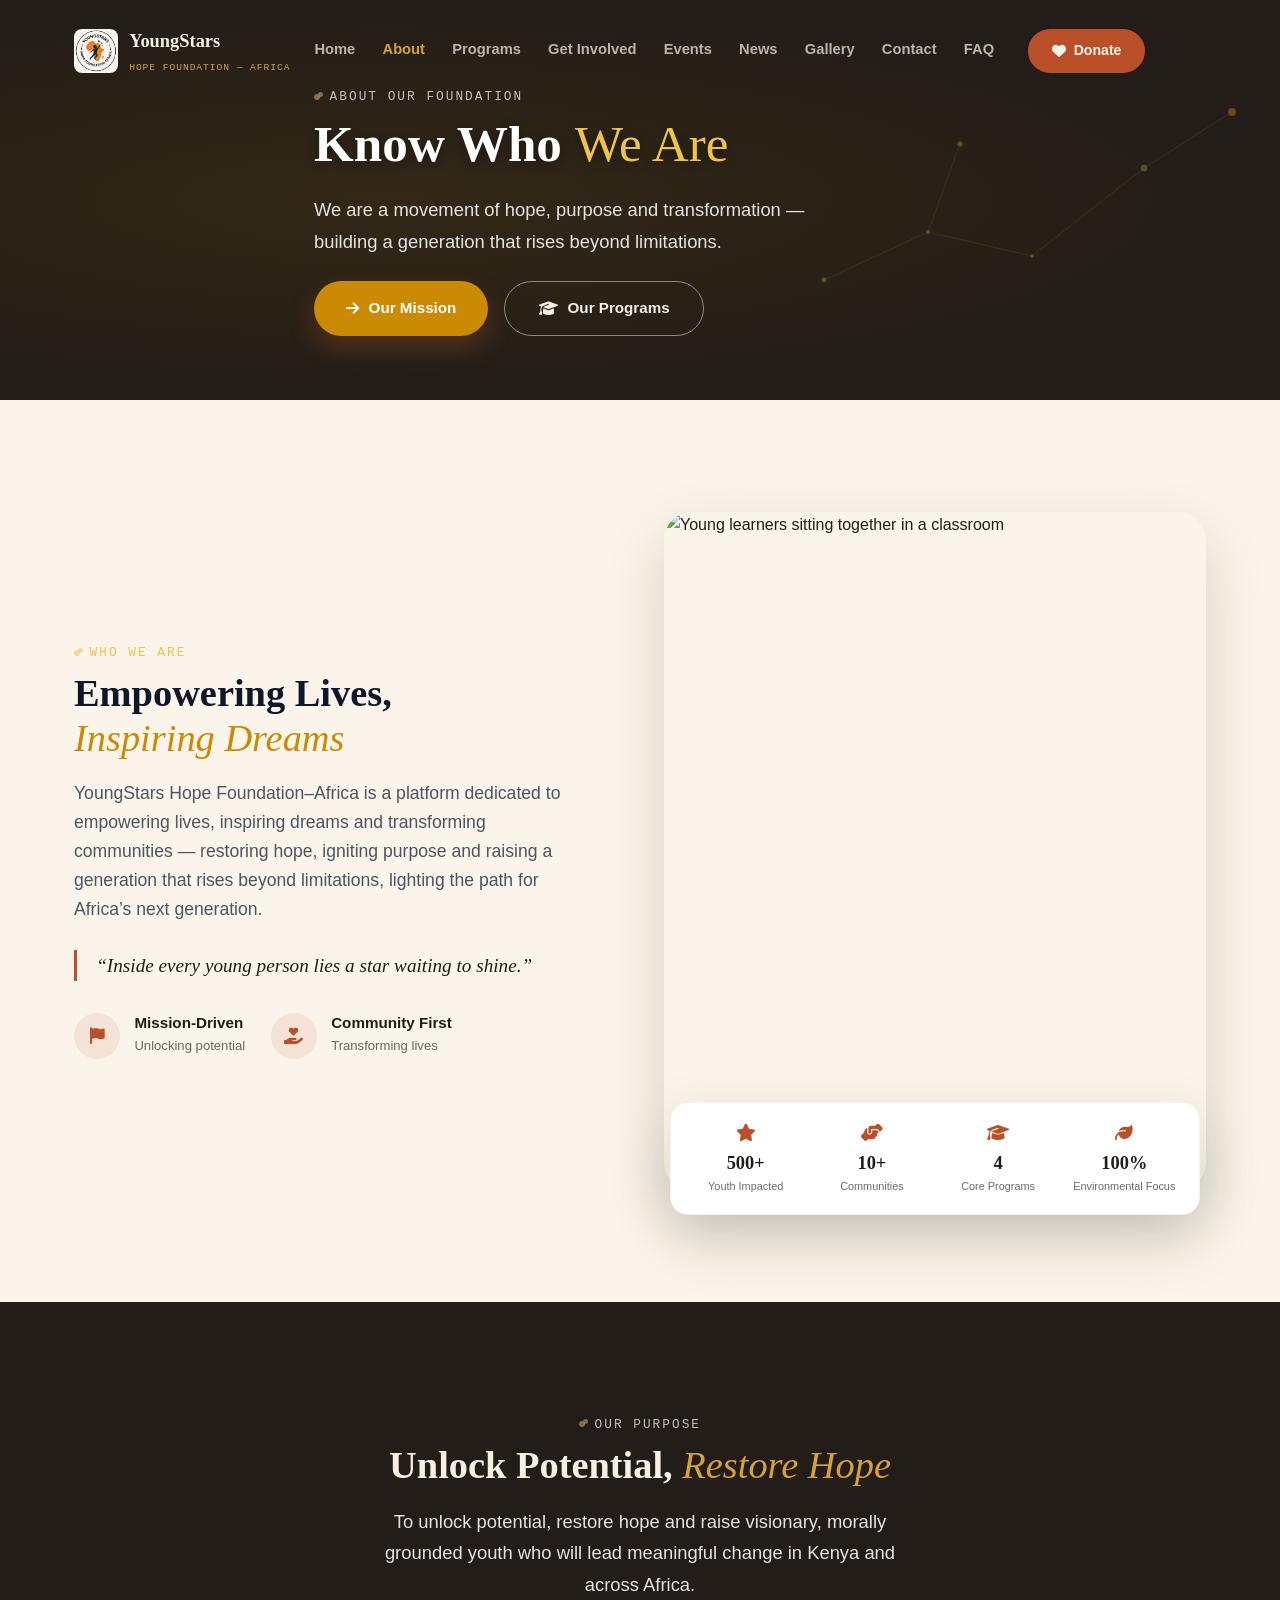
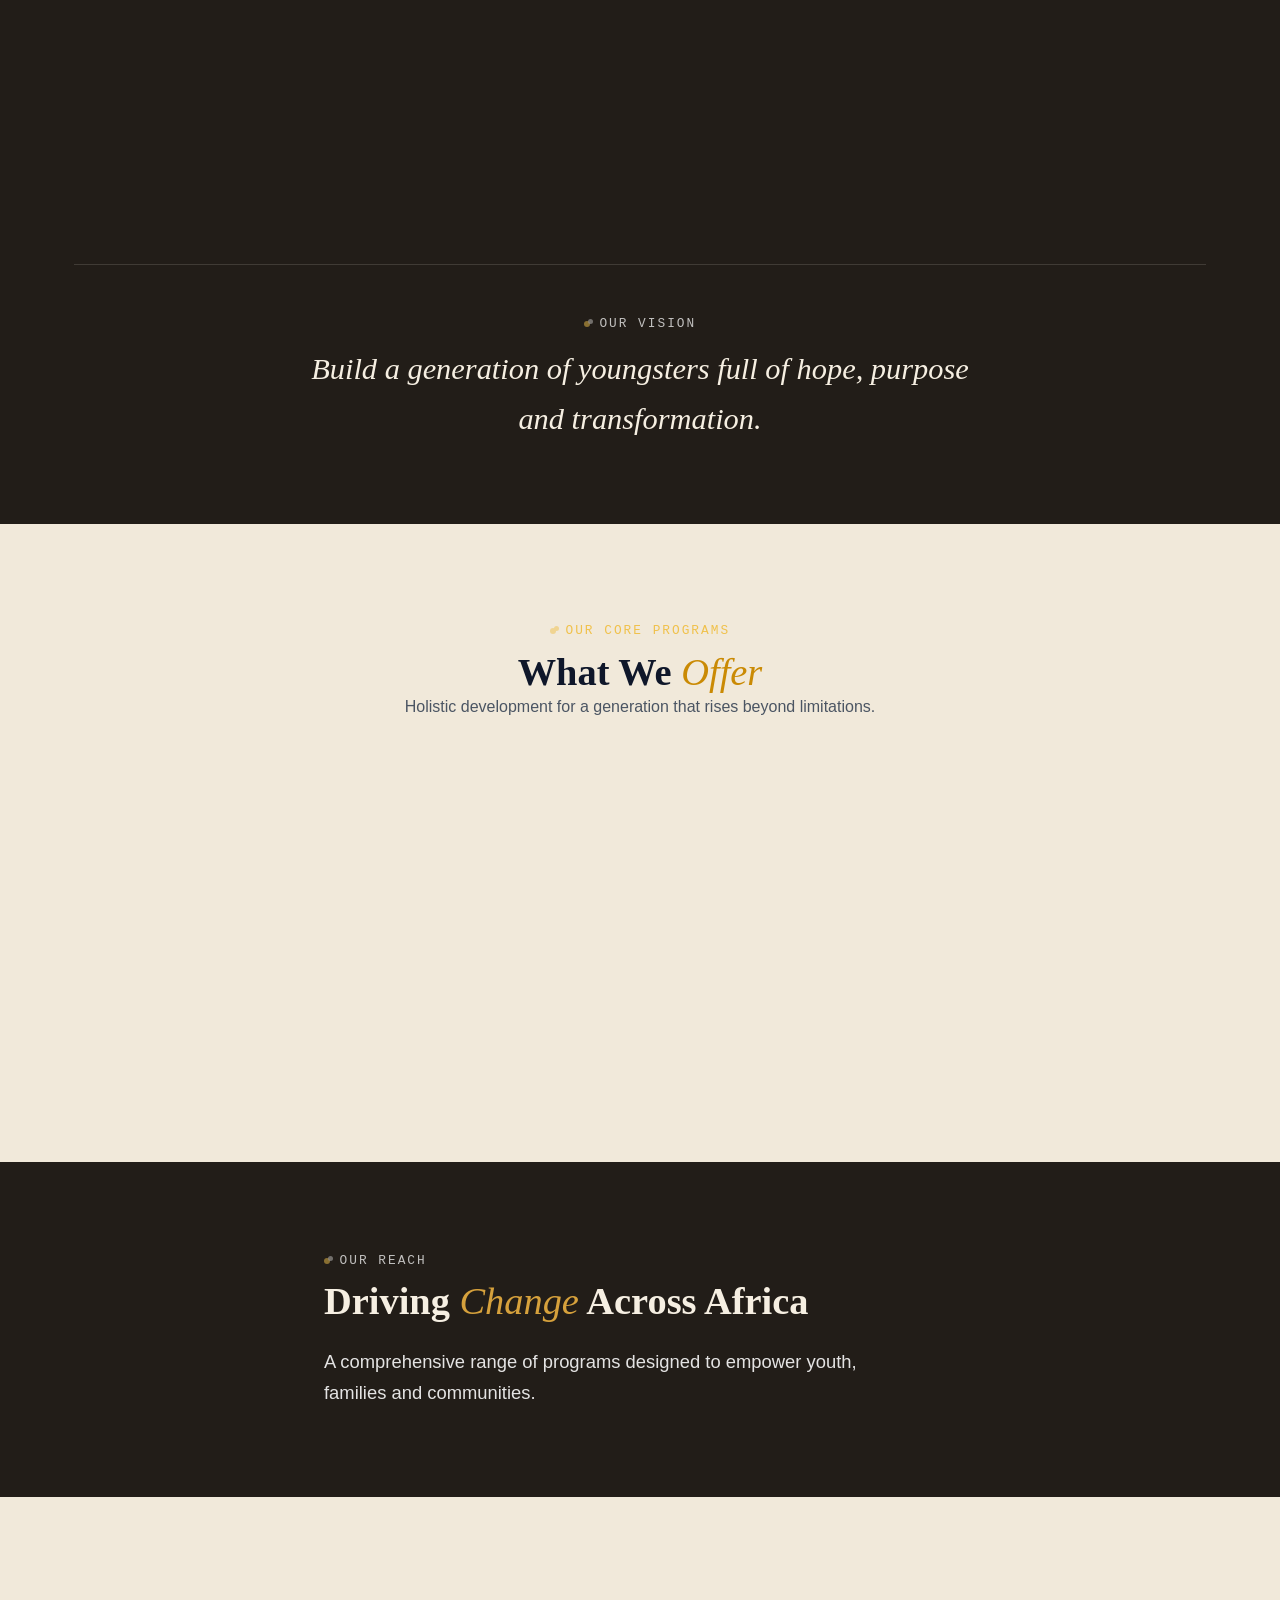
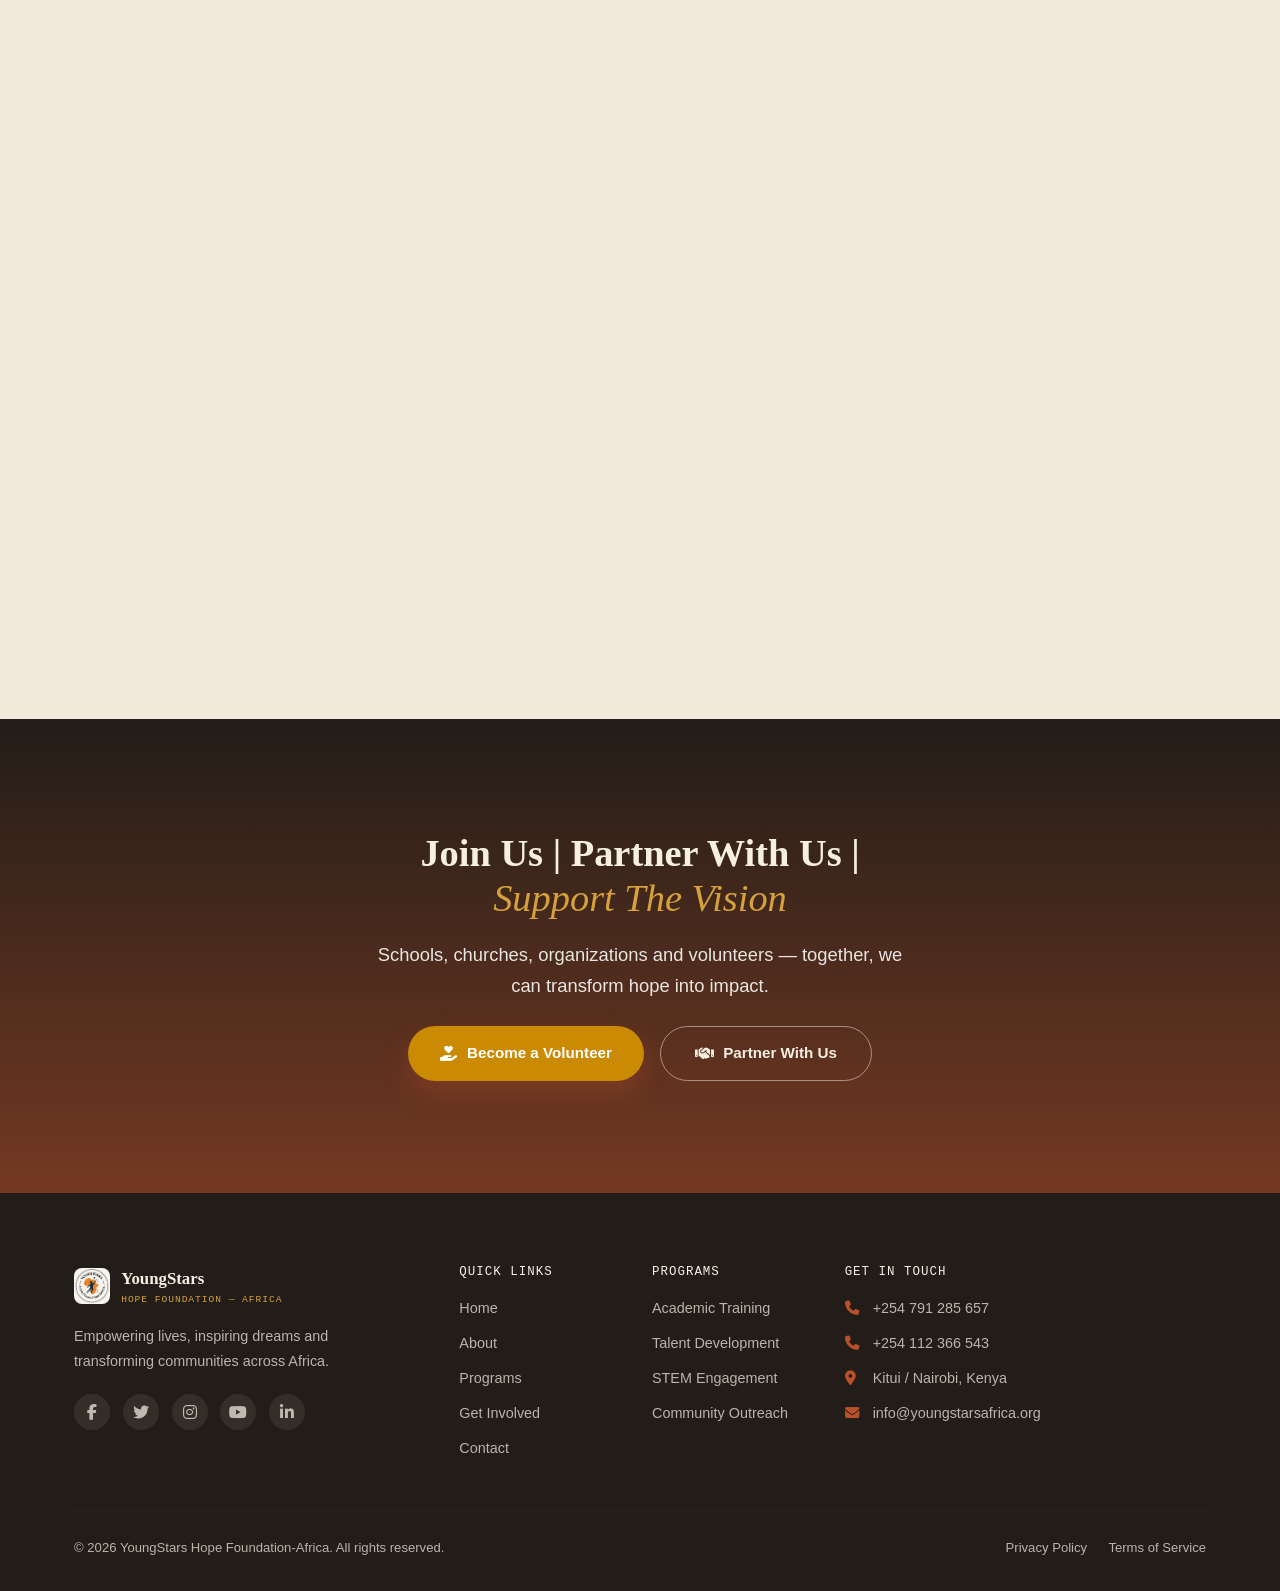
==== about.html @ d7dfb795 "changes to gallery and events" ====
<!DOCTYPE html>
<html lang="en">
<head>
    <meta charset="UTF-8" />
    <meta name="viewport" content="width=device-width, initial-scale=1.0" />

    <!-- ===== SECURITY HEADERS (see note at bottom of this file / chat reply) =====
         A <meta> CSP can only do so much — X-Frame-Options, X-Content-Type-Options
         and Strict-Transport-Security CANNOT be set this way and must be added at
         your hosting/server level. This tag still meaningfully reduces XSS risk by
         refusing inline scripts and unlisted origins. -->
    <meta http-equiv="Content-Security-Policy" content="default-src 'self'; script-src 'self' https://cdn.jsdelivr.net; style-src 'self' https://cdn.jsdelivr.net https://cdnjs.cloudflare.com https://fonts.googleapis.com; img-src 'self' https://images.unsplash.com data:; font-src 'self' https://fonts.gstatic.com https://cdnjs.cloudflare.com; connect-src 'self'; base-uri 'self'; form-action 'self'; object-src 'none'; frame-ancestors 'self'; upgrade-insecure-requests;" />
    <meta name="referrer" content="strict-origin-when-cross-origin" />

    <title>About Us | YoungStars Hope Foundation-Africa</title>
    <meta name="description" content="YoungStars Hope Foundation-Africa empowers youth across Kenya through education, mentorship, talent development, and community outreach. Learn about our mission, vision, and programs." />
    <link rel="canonical" href="https://youngstarsafrica.org/about.html" />

    <meta property="og:title" content="About Us | YoungStars Hope Foundation-Africa" />
    <meta property="og:description" content="Empowering lives, inspiring dreams and transforming communities across Africa." />
    <meta property="og:image" content="https://youngstarsafrica.org/assets/img/og-image.jpg" />
    <meta property="og:url" content="https://youngstarsafrica.org/about.html" />
    <meta property="og:type" content="website" />

    <meta name="twitter:card" content="summary_large_image" />
    <meta name="twitter:title" content="About Us | YoungStars Hope Foundation-Africa" />
    <meta name="twitter:description" content="Empowering lives, inspiring dreams and transforming communities across Africa." />
    <meta name="twitter:image" content="https://youngstarsafrica.org/assets/img/og-image.jpg" />

    <link rel="preconnect" href="https://fonts.googleapis.com" />
    <link rel="preconnect" href="https://fonts.gstatic.com" crossorigin />

    <link href="https://cdn.jsdelivr.net/npm/bootstrap@5.3.0/dist/css/bootstrap.min.css" rel="stylesheet" crossorigin="anonymous" />
    <link rel="stylesheet" href="https://cdnjs.cloudflare.com/ajax/libs/font-awesome/6.5.1/css/all.min.css" crossorigin="anonymous" />
    <link href="https://fonts.googleapis.com/css2?family=Fraunces:ital,opsz,wght@0,9..144,300;0,9..144,500;0,9..144,600;0,9..144,700;0,9..144,900;1,9..144,500;1,9..144,600&family=Karla:wght@400;500;600;700&family=IBM+Plex+Mono:wght@400;500&display=swap" rel="stylesheet" />

    <link rel="stylesheet" href="assets/css/main.min.css" />

    <script type="application/ld+json">
        {
            "@context": "https://schema.org",
            "@type": "Organization",
            "name": "YoungStars Hope Foundation-Africa",
            "url": "https://youngstarsafrica.org",
            "logo": "assets/img/logo.png",
            "description": "Empowering lives, inspiring dreams and transforming communities across Africa.",
            "address": {
                "@type": "PostalAddress",
                "addressLocality": "Kitui / Nairobi",
                "addressCountry": "KE"
            },
            "contactPoint": {
                "@type": "ContactPoint",
                "telephone": "+254791285657",
                "contactType": "General Inquiries"
            },
            "sameAs": [
                "https://facebook.com/youngstarsafrica",
                "https://twitter.com/youngstarsafrica",
                "https://instagram.com/youngstarsafrica",
                "https://linkedin.com/company/youngstarsafrica"
            ]
        }
    </script>
</head>
<body>

    <a href="#main-content" class="skip-link">Skip to main content</a>

    <!-- ===== HEADER ===== -->
    <header class="site-header" id="header" role="banner" aria-label="Site header">
        <nav class="navbar navbar-expand-lg" aria-label="Main navigation">
            <div class="container nav-inner">
                <a class="brand" href="index.html" aria-label="YoungStars Hope Foundation-Africa home">
                    <img src="assets/img/logo.png" alt="" height="44" width="44" class="brand-mark" />
                    <span class="brand-text">
                        <span class="brand-name">YoungStars</span>
                        <span class="brand-sub me-4">Hope Foundation &mdash; Africa</span>
                    </span>
                </a>

                <button class="nav-toggle" type="button" data-bs-toggle="collapse" data-bs-target="#mainNav"
                    aria-controls="mainNav" aria-expanded="false" aria-label="Toggle navigation menu">
                    <span></span><span></span><span></span>
                </button>

                <div class="collapse navbar-collapse" id="mainNav">
                    <ul class="nav-links">
                        <li><a class="nav-link" href="index.html">Home</a></li>
                        <li><a class="nav-link active" href="about.html" aria-current="page">About</a></li>
                        <li><a class="nav-link" href="programs.html">Programs</a></li>
                        <li><a class="nav-link" href="get-involved.html">Get Involved</a></li>
                        <li><a class="nav-link" href="events.html">Events</a></li>
                        <li><a class="nav-link" href="news.html">News</a></li>
                        <li><a class="nav-link" href="gallery.html">Gallery</a></li>
                        <li><a class="nav-link" href="contact.html">Contact</a></li>
                        <li><a class="nav-link" href="faq.html">FAQ</a></li>
                        <li class="nav-cta">
                            <button class="btn-donate" data-bs-toggle="modal" data-bs-target="#donationModal" aria-label="Open donation form">
                                <i class="fas fa-heart" aria-hidden="true"></i> Donate
                            </button>
                        </li>
                    </ul>
                </div>
            </div>
        </nav>
    </header>

    <!-- ===== MAIN CONTENT ===== -->
    <main id="main-content">

        <!-- ===== PAGE BANNER ===== -->
        <section class="page-banner" aria-labelledby="about-hero-heading">
            <div class="hero-bg banner-bg-about"></div>
            <div class="hero-scrim"></div>
            <svg class="hero-constellation banner-constellation" viewBox="0 0 640 400" xmlns="http://www.w3.org/2000/svg" aria-hidden="true" focusable="false">
                <g class="const-lines" stroke="rgba(214,161,60,0.4)" stroke-width="1.2" fill="none">
                    <path d="M 70 300 L 200 240 L 330 270 L 470 160 L 580 90" />
                    <path d="M 200 240 L 240 130" />
                </g>
                <g class="const-stars" fill="#D6A13C">
                    <circle class="star" cx="70" cy="300" r="3" />
                    <circle class="star" cx="200" cy="240" r="2.4" />
                    <circle class="star" cx="240" cy="130" r="3.4" />
                    <circle class="star" cx="330" cy="270" r="2.2" />
                    <circle class="star" cx="470" cy="160" r="4.2" />
                    <circle class="star" cx="580" cy="90" r="5" />
                </g>
            </svg>
            <div class="container banner-inner">
                <p class="eyebrow eyebrow-light"><span class="tag-dot" aria-hidden="true"></span>About Our Foundation</p>
                <h1 id="about-hero-heading" class="page-title">Know Who <em>We Are</em></h1>
                <p class="hero-lead">
                    We are a movement of hope, purpose and transformation &mdash; building a
                    generation that rises beyond limitations.
                </p>
                <div class="hero-actions">
                    <a href="#mission" class="btn btn-primary-warm">
                        <i class="fas fa-arrow-right" aria-hidden="true"></i> Our Mission
                    </a>
                    <a href="#programs-brief" class="btn btn-outline-light">
                        <i class="fas fa-graduation-cap" aria-hidden="true"></i> Our Programs
                    </a>
                </div>
            </div>
        </section>

        <!-- ===== WHO WE ARE ===== -->
        <section id="who-we-are" class="about-brief" aria-labelledby="who-heading">
            <div class="container">
                <div class="row g-5 align-items-center">
                    <div class="col-lg-6">
                        <p class="eyebrow"><span class="tag-dot" aria-hidden="true"></span>Who We Are</p>
                        <h2 id="who-heading" class="section-title">
                            Empowering Lives,<br /><span class="accent">Inspiring Dreams</span>
                        </h2>
                        <p class="lede">
                            YoungStars Hope Foundation&ndash;Africa is a platform dedicated to
                            empowering lives, inspiring dreams and transforming communities &mdash;
                            restoring hope, igniting purpose and raising a generation that rises
                            beyond limitations, lighting the path for Africa&rsquo;s next generation.
                        </p>
                        <blockquote class="pull-quote">
                            &ldquo;Inside every young person lies a star waiting to shine.&rdquo;
                        </blockquote>
                        <div class="feature-chips">
                            <div class="feature-chip">
                                <span class="feature-chip-icon"><i class="fas fa-flag" aria-hidden="true"></i></span>
                                <div>
                                    <h6>Mission-Driven</h6>
                                    <small>Unlocking potential</small>
                                </div>
                            </div>
                            <div class="feature-chip">
                                <span class="feature-chip-icon"><i class="fas fa-hand-holding-heart" aria-hidden="true"></i></span>
                                <div>
                                    <h6>Community First</h6>
                                    <small>Transforming lives</small>
                                </div>
                            </div>
                        </div>
                    </div>
                    <div class="col-lg-6">
                        <div class="about-media-wrap fade-up">
                            <img src="https://images.unsplash.com/photo-1473649085228-583485e6e4d7?auto=format&amp;fit=crop&amp;w=1100&amp;q=80"
                                 alt="Young learners sitting together in a classroom" loading="lazy" decoding="async" />
                            <div class="floating-stat-card">
                                <div class="mini-stat"><i class="fas fa-star" aria-hidden="true"></i><span>500+</span><small>Youth Impacted</small></div>
                                <div class="mini-stat"><i class="fas fa-hands-helping" aria-hidden="true"></i><span>10+</span><small>Communities</small></div>
                                <div class="mini-stat"><i class="fas fa-graduation-cap" aria-hidden="true"></i><span>4</span><small>Core Programs</small></div>
                                <div class="mini-stat"><i class="fas fa-leaf" aria-hidden="true"></i><span>100%</span><small>Environmental Focus</small></div>
                            </div>
                        </div>
                    </div>
                </div>
            </div>
        </section>

        <!-- ===== MISSION & VISION ===== -->
        <section id="mission" class="mission-band" aria-labelledby="mission-heading">
            <div class="mission-band-bg" aria-hidden="true"></div>
            <div class="mission-band-scrim" aria-hidden="true"></div>
            <div class="container mission-band-inner">
                <div class="text-center">
                    <p class="eyebrow eyebrow-light justify-center"><span class="tag-dot" aria-hidden="true"></span>Our Purpose</p>
                    <h2 id="mission-heading" class="section-title on-dark">
                        Unlock Potential, <span class="accent-gold">Restore Hope</span>
                    </h2>
                    <p class="hero-lead mission-lead">
                        To unlock potential, restore hope and raise visionary, morally grounded
                        youth who will lead meaningful change in Kenya and across Africa.
                    </p>
                </div>

                <div class="row g-4 mt-4 justify-content-center">
                    <div class="col-md-4">
                        <div class="pillar-card fade-up">
                            <i class="fas fa-rocket" aria-hidden="true"></i>
                            <h6>Visionary</h6>
                            <p>Raising leaders who see beyond today</p>
                        </div>
                    </div>
                    <div class="col-md-4">
                        <div class="pillar-card fade-up">
                            <i class="fas fa-shield-alt" aria-hidden="true"></i>
                            <h6>Morally Grounded</h6>
                            <p>Character-driven leadership</p>
                        </div>
                    </div>
                    <div class="col-md-4">
                        <div class="pillar-card fade-up">
                            <i class="fas fa-globe-africa" aria-hidden="true"></i>
                            <h6>Pan-African</h6>
                            <p>Transforming Kenya and Africa</p>
                        </div>
                    </div>
                </div>

                <div class="vision-block text-center">
                    <p class="eyebrow eyebrow-light justify-center"><span class="tag-dot" aria-hidden="true"></span>Our Vision</p>
                    <p class="vision-statement">
                        Build a generation of youngsters full of hope, purpose and transformation.
                    </p>
                </div>
            </div>
        </section>

        <!-- ===== CORE PROGRAMS (brief) ===== -->
        <section id="programs-brief" class="programs-teaser" aria-labelledby="programs-brief-heading">
            <div class="container">
                <div class="section-head text-center">
                    <p class="eyebrow justify-center"><span class="tag-dot" aria-hidden="true"></span>Our Core Programs</p>
                    <h2 id="programs-brief-heading" class="section-title">What We <span class="accent">Offer</span></h2>
                    <p class="section-sub">Holistic development for a generation that rises beyond limitations.</p>
                </div>

                <div class="row g-4">
                    <div class="col-sm-6 col-lg-3">
                        <a href="programs.html#academic" class="program-card fade-up">
                            <span class="program-icon"><i class="fas fa-graduation-cap" aria-hidden="true"></i></span>
                            <h3>Academic Training</h3>
                            <p>Study skills, content mastery and problem-based learning.</p>
                            <span class="card-link">Learn More <i class="fas fa-arrow-right" aria-hidden="true"></i></span>
                        </a>
                    </div>
                    <div class="col-sm-6 col-lg-3">
                        <a href="programs.html#talent" class="program-card fade-up">
                            <span class="program-icon"><i class="fas fa-palette" aria-hidden="true"></i></span>
                            <h3>Talent Development</h3>
                            <p>Discovering and showcasing creative potential through mentorship.</p>
                            <span class="card-link">Learn More <i class="fas fa-arrow-right" aria-hidden="true"></i></span>
                        </a>
                    </div>
                    <div class="col-sm-6 col-lg-3">
                        <a href="programs.html#stem" class="program-card fade-up">
                            <span class="program-icon"><i class="fas fa-microscope" aria-hidden="true"></i></span>
                            <h3>STEM Engagement</h3>
                            <p>Hands-on, project-based learning for future innovators.</p>
                            <span class="card-link">Learn More <i class="fas fa-arrow-right" aria-hidden="true"></i></span>
                        </a>
                    </div>
                    <div class="col-sm-6 col-lg-3">
                        <a href="programs.html#outreach" class="program-card fade-up">
                            <span class="program-icon"><i class="fas fa-users" aria-hidden="true"></i></span>
                            <h3>Community Outreach</h3>
                            <p>Youth-led service projects with lasting social impact.</p>
                            <span class="card-link">Learn More <i class="fas fa-arrow-right" aria-hidden="true"></i></span>
                        </a>
                    </div>
                </div>
            </div>
        </section>

        <!-- ===== FLAGSHIP INITIATIVES ===== -->
        <section class="initiatives-banner" aria-labelledby="initiatives-heading">
            <div class="initiatives-banner-bg" aria-hidden="true"></div>
            <div class="initiatives-banner-scrim" aria-hidden="true"></div>
            <div class="container initiatives-banner-inner">
                <p class="eyebrow eyebrow-light"><span class="tag-dot" aria-hidden="true"></span>Our Reach</p>
                <h2 id="initiatives-heading" class="section-title on-dark">
                    Driving <span class="accent-gold">Change</span> Across Africa
                </h2>
                <p class="hero-lead">A comprehensive range of programs designed to empower youth, families and communities.</p>
            </div>
        </section>

        <section class="initiatives-list" aria-label="Our flagship initiatives">
            <div class="container">
                <div class="initiatives-grid">
                    <div class="initiative-card fade-up">
                        <i class="fas fa-star" aria-hidden="true"></i>
                        <h6>Purpose &amp; Identity</h6>
                        <p>Discipline, personal responsibility, character, values and leadership.</p>
                    </div>
                    <div class="initiative-card fade-up">
                        <i class="fas fa-hand-holding-heart" aria-hidden="true"></i>
                        <h6>Life Empowerment Initiatives</h6>
                        <p>Life skills, mental health awareness, spiritual and moral mentorship, youth ministry.</p>
                    </div>
                    <div class="initiative-card fade-up">
                        <i class="fas fa-laptop-code" aria-hidden="true"></i>
                        <h6>Digital Skills &amp; Entrepreneurship</h6>
                        <p>Digital literacy, innovation and entrepreneurial development.</p>
                    </div>
                    <div class="initiative-card fade-up">
                        <i class="fas fa-tree" aria-hidden="true"></i>
                        <h6>Environmental Conservation</h6>
                        <p>Conservation and awareness campaigns.</p>
                    </div>
                    <div class="initiative-card fade-up">
                        <i class="fas fa-paint-brush" aria-hidden="true"></i>
                        <h6>Talent Development &amp; Creativity</h6>
                        <p>Discovering, nurturing and showcasing talents.</p>
                    </div>
                    <div class="initiative-card fade-up">
                        <i class="fas fa-people-roof" aria-hidden="true"></i>
                        <h6>Family Empowerment Programs</h6>
                        <p>Strengthening families for a better society.</p>
                    </div>
                    <div class="initiative-card fade-up">
                        <i class="fas fa-flask" aria-hidden="true"></i>
                        <h6>Academic Support &amp; STEM</h6>
                        <p>Education support and STEM-based learning.</p>
                    </div>
                    <div class="initiative-card fade-up">
                        <i class="fas fa-users-gear" aria-hidden="true"></i>
                        <h6>Community Outreach &amp; Social Impact</h6>
                        <p>Service initiatives and positive social impact.</p>
                    </div>
                    <div class="initiative-card fade-up">
                        <i class="fas fa-heart-pulse" aria-hidden="true"></i>
                        <h6>Public Health Education</h6>
                        <p>Health education and wellness awareness.</p>
                    </div>
                    <div class="initiative-card fade-up">
                        <i class="fas fa-lightbulb" aria-hidden="true"></i>
                        <h6>Entrepreneurial Innovation Fellowship</h6>
                        <p>Empowering young innovators and entrepreneurs.</p>
                    </div>
                    <div class="initiative-card fade-up">
                        <i class="fas fa-hand-holding-dollar" aria-hidden="true"></i>
                        <h6>Family Centered Care Programs</h6>
                        <p>Care, guidance and support for stable families.</p>
                    </div>
                </div>
            </div>
        </section>

        <!-- ===== PARTNERS / CTA ===== -->
        <section id="partners" class="cta-photo" aria-labelledby="partners-heading">
            <div class="cta-photo-bg" aria-hidden="true"></div>
            <div class="cta-photo-scrim" aria-hidden="true"></div>
            <div class="container cta-photo-inner text-center">
                <h2 id="partners-heading" class="section-title on-dark">
                    Join Us | Partner With Us |<br /><span class="accent-gold">Support The Vision</span>
                </h2>
                <p class="hero-lead cta-photo-lead">
                    Schools, churches, organizations and volunteers &mdash; together, we can
                    transform hope into impact.
                </p>
                <div class="hero-actions justify-center">
                    <a href="get-involved.html" class="btn btn-primary-warm">
                        <i class="fas fa-hand-holding-heart" aria-hidden="true"></i> Become a Volunteer
                    </a>
                    <a href="contact.html" class="btn btn-outline-light">
                        <i class="fas fa-handshake" aria-hidden="true"></i> Partner With Us
                    </a>
                </div>
            </div>
        </section>

    </main>

    <!-- ===== FOOTER ===== -->
    <footer class="site-footer" role="contentinfo" aria-label="Site footer">
        <div class="container">
            <div class="row g-4">
                <div class="col-lg-4">
                    <div class="footer-brand">
                        <img src="assets/img/logo.png" alt="" height="36" width="36" />
                        <div>
                            <span class="footer-name">YoungStars</span>
                            <span class="footer-sub">Hope Foundation &mdash; Africa</span>
                        </div>
                    </div>
                    <p class="footer-blurb">Empowering lives, inspiring dreams and transforming communities across Africa.</p>
                    <div class="social-links">
                        <a href="#" target="_blank" rel="noopener noreferrer" aria-label="Facebook"><i class="fab fa-facebook-f" aria-hidden="true"></i></a>
                        <a href="#" target="_blank" rel="noopener noreferrer" aria-label="Twitter"><i class="fab fa-twitter" aria-hidden="true"></i></a>
                        <a href="#" target="_blank" rel="noopener noreferrer" aria-label="Instagram"><i class="fab fa-instagram" aria-hidden="true"></i></a>
                        <a href="#" target="_blank" rel="noopener noreferrer" aria-label="YouTube"><i class="fab fa-youtube" aria-hidden="true"></i></a>
                        <a href="#" target="_blank" rel="noopener noreferrer" aria-label="LinkedIn"><i class="fab fa-linkedin-in" aria-hidden="true"></i></a>
                    </div>
                </div>
                <div class="col-6 col-lg-2">
                    <h4>Quick Links</h4>
                    <ul>
                        <li><a href="index.html">Home</a></li>
                        <li><a href="about.html">About</a></li>
                        <li><a href="programs.html">Programs</a></li>
                        <li><a href="get-involved.html">Get Involved</a></li>
                        <li><a href="contact.html">Contact</a></li>
                    </ul>
                </div>
                <div class="col-6 col-lg-2">
                    <h4>Programs</h4>
                    <ul>
                        <li><a href="programs.html#academic">Academic Training</a></li>
                        <li><a href="programs.html#talent">Talent Development</a></li>
                        <li><a href="programs.html#stem">STEM Engagement</a></li>
                        <li><a href="programs.html#outreach">Community Outreach</a></li>
                    </ul>
                </div>
                <div class="col-lg-4">
                    <h4>Get In Touch</h4>
                    <ul class="footer-contact">
                        <li><i class="fas fa-phone" aria-hidden="true"></i> +254 791 285 657</li>
                        <li><i class="fas fa-phone" aria-hidden="true"></i> +254 112 366 543</li>
                        <li><i class="fas fa-map-marker-alt" aria-hidden="true"></i> Kitui / Nairobi, Kenya</li>
                        <li><i class="fas fa-envelope" aria-hidden="true"></i> info@youngstarsafrica.org</li>
                    </ul>
                </div>
            </div>
            <hr />
            <div class="footer-bottom">
                <p>&copy; <span id="footer-year">2026</span> YoungStars Hope Foundation-Africa. All rights reserved.</p>
                <p>
                    <a href="privacy.html">Privacy Policy</a>
                    <a href="terms.html">Terms of Service</a>
                </p>
            </div>
        </div>
    </footer>

    <!-- ===== DONATION MODAL ===== -->
    <div class="modal fade" id="donationModal" tabindex="-1" aria-labelledby="donationModalLabel" aria-hidden="true">
        <div class="modal-dialog modal-dialog-centered">
            <div class="modal-content donation-modal-content">
                <div class="modal-header border-0 pb-0">
                    <h5 class="modal-title" id="donationModalLabel">
                        <i class="fas fa-heart" aria-hidden="true"></i> Support Our Mission
                    </h5>
                    <button type="button" class="btn-close" data-bs-dismiss="modal" aria-label="Close donation form"></button>
                </div>
                <div class="modal-body">
                    <p class="modal-intro">Your donation helps us empower youth across Africa. Thank you for your generosity.</p>

                    <form id="donationForm" novalidate autocomplete="on">
                        <div class="mb-3">
                            <label class="form-label">Select Amount</label>
                            <div class="amount-group">
                                <button type="button" class="amount-btn" data-amount="500">KSh 500</button>
                                <button type="button" class="amount-btn" data-amount="1000">KSh 1,000</button>
                                <button type="button" class="amount-btn" data-amount="2500">KSh 2,500</button>
                                <button type="button" class="amount-btn" data-amount="5000">KSh 5,000</button>
                            </div>
                        </div>

                        <div class="mb-3">
                            <label for="customAmount" class="form-label">Or enter custom amount</label>
                            <div class="input-group">
                                <span class="input-group-text">KSh</span>
                                <input type="number" id="customAmount" class="form-control" placeholder="e.g. 750" min="1" max="1000000" step="1" inputmode="numeric" />
                            </div>
                        </div>

                        <div class="mb-3">
                            <label for="donorPhone" class="form-label">Phone Number <span class="required">*</span></label>
                            <input type="tel" id="donorPhone" class="form-control" placeholder="0712345678 or 254712345678"
                                   required aria-describedby="phoneHelp" autocomplete="tel" inputmode="tel"
                                   maxlength="13" pattern="^(0(7|1)[0-9]{8}|254(7|1)[0-9]{8})$" />
                            <div id="phoneHelp" class="form-text">Enter the M-Pesa registered phone number.</div>
                            <div class="invalid-feedback">Please enter a valid phone number (07XX or 2547XX).</div>
                        </div>

                        <div class="mb-3">
                            <label for="donorName" class="form-label">Your Name (optional)</label>
                            <input type="text" id="donorName" class="form-control" placeholder="e.g. Jane Muthoni" autocomplete="name" maxlength="80" />
                        </div>

                        <div class="honeypot" aria-hidden="true">
                            <label for="honeypot">Leave this field empty</label>
                            <input type="text" id="honeypot" name="honeypot" tabindex="-1" autocomplete="off" />
                        </div>

                        <button type="submit" class="btn btn-primary-warm w-100" id="donateSubmitBtn">
                            <i class="fas fa-arrow-right" aria-hidden="true"></i> Donate Now
                        </button>

                        <div id="donationStatus" class="donation-status" role="status" aria-live="polite"></div>

                        <hr />
                        <p class="modal-fallback">
                            <i class="fas fa-info-circle" aria-hidden="true"></i>
                            Airtel / Telkom users: Pay via Paybill <strong>123456</strong> Account <strong>YOUNGSTARS</strong>
                        </p>
                    </form>
                </div>
            </div>
        </div>
    </div>

    <!-- ===== BACK TO TOP ===== -->
    <button class="back-to-top" id="backToTop" aria-label="Back to top">
        <i class="fas fa-arrow-up" aria-hidden="true"></i>
    </button>

    <!-- ===== SCRIPTS ===== -->
    <script src="https://cdn.jsdelivr.net/npm/bootstrap@5.3.0/dist/js/bootstrap.bundle.min.js"
        integrity="sha384-ENjdO4Dr2bkBIFxQpeoTz1HIcje39Wm4jDKdf19U8gI4ddQ3GYNS7NTKfAdVQSZe"
        crossorigin="anonymous"></script>

    <script src="assets/js/main.min.js" defer></script>
</body>
</html>
---- assets/css/main.min.css ----
/* =========================================================
   YoungStars Hope Foundation-Africa — Design Tokens
   Palette: ink #221D18, cream #FAF4EA, terracotta #B9502A,
            gold #D6A13C, forest #33503E
   Type: Fraunces (display) / Karla (body) / IBM Plex Mono (data)
   Signature: constellation of rising stars
   ========================================================= */

:root {
    --ink: #221D18;
    --ink-soft: #2E2820;
    --cream: #FAF4EA;
    --cream-deep: #F1E9DA;
    --terracotta: #B9502A;
    --terracotta-deep: #9C4020;
    --gold: #D6A13C;
    --forest: #33503E;
    --text: #221D18;
    --text-muted: rgba(34, 29, 24, 0.66);
    --on-dark: #F6EFE2;
    --on-dark-muted: rgba(246, 239, 226, 0.72);

    --font-display: 'Fraunces', serif;
    --font-body: 'Karla', sans-serif;
    --font-mono: 'IBM Plex Mono', monospace;

    --radius-sm: 10px;
    --radius-md: 18px;
    --radius-lg: 28px;
    --shadow-soft: 0 20px 50px rgba(34, 29, 24, 0.10);
    --shadow-lift: 0 24px 60px rgba(34, 29, 24, 0.16);
    --container-max: 1180px;
}

@media (prefers-reduced-motion: reduce) {
    * { animation-duration: 0.001ms !important; animation-iteration-count: 1 !important; transition-duration: 0.001ms !important; scroll-behavior: auto !important; }
}

/* ===== Reset / base ===== */
html { scroll-behavior: smooth; }
body {
    font-family: var(--font-body);
    color: var(--text);
    background: var(--cream);
    font-size: 1rem;
    line-height: 1.65;
    -webkit-font-smoothing: antialiased;
}
h1, h2, h3, h4 { font-family: var(--font-display); color: var(--ink); margin: 0; }
p { margin: 0; }
a { color: inherit; text-decoration: none; }
img { max-width: 100%; display: block; }
.container { max-width: var(--container-max); margin: 0 auto; padding: 0 1.5rem; }
:focus-visible { outline: 2px solid var(--terracotta); outline-offset: 3px; }

.skip-link {
    position: absolute; left: -9999px; top: 0; z-index: 2000;
    background: var(--ink); color: var(--on-dark); padding: 0.9rem 1.4rem; border-radius: 0 0 8px 0;
}
.skip-link:focus { left: 0; }
.visually-hidden {
    position: absolute !important; width: 1px; height: 1px; padding: 0; margin: -1px;
    overflow: hidden; clip: rect(0,0,0,0); white-space: nowrap; border: 0;
}

/* ===== Shared type helpers ===== */
.eyebrow {
    font-family: var(--font-mono);
    font-size: 0.75rem;
    letter-spacing: 0.14em;
    text-transform: uppercase;
    color: var(--terracotta);
    display: inline-flex;
    align-items: center;
    gap: 0.6rem;
    margin-bottom: 1rem;
}
.eyebrow-light { color: var(--gold); }
.eyebrow.justify-center { display: flex; justify-content: center; }
.tag-dot {
    width: 26px; height: 1px; position: relative; background: currentColor; opacity: 0.5;
}
.tag-dot::after {
    content: ""; position: absolute; right: -3px; top: -2px; width: 5px; height: 5px;
    border-radius: 50%; background: currentColor; opacity: 1;
}
.section-title { font-size: clamp(1.9rem, 3.2vw, 2.75rem); font-weight: 600; line-height: 1.15; }
.section-title .accent { color: var(--terracotta); font-style: italic; font-weight: 500; }
.section-sub { color: var(--text-muted); max-width: 620px; margin: 1rem auto 0; }
.lede { font-size: 1.08rem; color: var(--text-muted); margin-top: 1.2rem; max-width: 520px; }
.section-head { margin-bottom: 3rem; }

.pull-quote {
    font-family: var(--font-display);
    font-style: italic;
    font-size: 1.2rem;
    color: var(--ink);
    border-left: 3px solid var(--terracotta);
    padding-left: 1.2rem;
    margin: 1.6rem 0;
}
.text-link {
    display: inline-flex; align-items: center; gap: 0.5rem;
    font-weight: 600; color: var(--terracotta); border-bottom: 1px solid transparent;
    transition: border-color 0.2s ease, gap 0.2s ease;
}
.text-link:hover { border-color: var(--terracotta); gap: 0.8rem; }

/* ===== Buttons ===== */
.btn {
    display: inline-flex; align-items: center; justify-content: center; gap: 0.6rem;
    font-family: var(--font-body); font-weight: 700; font-size: 0.95rem;
    padding: 0.95rem 2.1rem; border-radius: 999px; border: 1px solid transparent;
    transition: transform 0.2s ease, box-shadow 0.2s ease, background 0.2s ease, color 0.2s ease;
    cursor: pointer;
}
.btn-primary-warm {
    background: var(--terracotta); color: var(--cream);
    box-shadow: 0 12px 26px rgba(185, 80, 42, 0.32);
}
.btn-primary-warm:hover { background: var(--terracotta-deep); transform: translateY(-2px); color: var(--cream); }
.btn-outline-light { border-color: rgba(246, 239, 226, 0.5); color: var(--on-dark); }
.btn-outline-light:hover { background: rgba(246, 239, 226, 0.12); color: var(--on-dark); transform: translateY(-2px); }
.btn-outline-dark { border-color: rgba(34, 29, 24, 0.25); color: var(--ink); }
.btn-outline-dark:hover { background: rgba(34, 29, 24, 0.06); transform: translateY(-2px); }
.hero-actions { display: flex; flex-wrap: wrap; gap: 1rem; margin-top: 2.2rem; }

/* ===== Header ===== */
.site-header {
    position: fixed; top: 0; left: 0; right: 0; z-index: 1000;
    background: rgba(250, 244, 234, 0.0);
    transition: background 0.35s ease, box-shadow 0.35s ease, padding 0.35s ease;
    padding: 1.1rem 0;
}
.site-header.is-scrolled {
    background: rgba(250, 244, 234, 0.92);
    backdrop-filter: blur(10px);
    box-shadow: 0 6px 30px rgba(34, 29, 24, 0.08);
    padding: 0.6rem 0;
}
.nav-inner { display: flex; align-items: center; justify-content: space-between; }
.brand { display: flex; align-items: center; gap: 0.7rem; }
.brand-mark { border-radius: 8px; }
.brand-text {
    display: flex;
    flex-direction: column;
    gap: 0.25rem; /* space between the two lines */
}
.brand-name {
    font-family: var(--font-display); font-weight: 700; font-size: 1.15rem; color: var(--on-dark);
    transition: color 0.35s ease;
}
.brand-sub { font-family: var(--font-mono); font-size: 0.6rem; letter-spacing: 0.1em; color: var(--gold); text-transform: uppercase; }
.site-header.is-scrolled .brand-name { color: var(--ink); }

.nav-toggle {
    display: none; flex-direction: column; gap: 5px; background: none; border: 0; padding: 8px;
}
.nav-toggle span { width: 24px; height: 2px; background: var(--on-dark); transition: background 0.3s ease; }
.site-header.is-scrolled .nav-toggle span { background: var(--ink); }

.nav-links { display: flex; align-items: center; gap: 1.7rem; list-style: none; margin: 0; padding: 0; }
.nav-link {
    font-size: 0.92rem; font-weight: 600; color: var(--on-dark-muted);
    transition: color 0.25s ease; position: relative; padding-bottom: 3px;
}
.site-header.is-scrolled .nav-link { color: var(--text-muted); }
.nav-link:hover, .nav-link.active { color: var(--gold); }
.site-header.is-scrolled .nav-link:hover, .site-header.is-scrolled .nav-link.active { color: var(--terracotta); }
.nav-cta { margin-left: 0.4rem; }
.btn-donate {
    display: inline-flex; align-items: center; gap: 0.5rem;
    background: var(--terracotta); color: var(--cream); border: none;
    font-weight: 700; font-size: 0.88rem; padding: 0.65rem 1.5rem; border-radius: 999px;
    transition: background 0.2s ease, transform 0.2s ease;
}
.btn-donate:hover { background: var(--terracotta-deep); transform: translateY(-2px); }

/* ===== Hero ===== */
.hero {
    position: relative; min-height: 100vh; display: flex; align-items: center;
    overflow: hidden; background: var(--ink);
}
.hero-bg {
    position: absolute; inset: 0; background-size: cover; background-position: center;
    opacity: 0.4;
}
.hero-scrim {
    position: absolute; inset: 0;
    background: linear-gradient(135deg, rgba(34,29,24,0.94) 0%, rgba(34,29,24,0.78) 45%, rgba(185,80,42,0.35) 100%);
}
.hero-constellation {
    position: absolute; top: 0; right: -4%; width: min(48vw, 640px); height: auto; opacity: 0.85;
    pointer-events: none;
}
.hero-constellation .star { animation: twinkle 4.5s ease-in-out infinite; transform-origin: center; }
.hero-constellation .star:nth-child(2) { animation-delay: 0.6s; }
.hero-constellation .star:nth-child(3) { animation-delay: 1.4s; }
.hero-constellation .star:nth-child(4) { animation-delay: 2.1s; }
.hero-constellation .star:nth-child(5) { animation-delay: 0.9s; }
.hero-constellation .star:nth-child(6) { animation-delay: 1.8s; }
.hero-constellation .star:nth-child(7) { animation-delay: 0.3s; }
@keyframes twinkle {
    0%, 100% { opacity: 0.5; transform: scale(1); }
    50% { opacity: 1; transform: scale(1.35); }
}
.hero-inner { position: relative; z-index: 2; max-width: 720px; }
.hero-title {
    font-size: clamp(2.6rem, 6vw, 4.6rem); font-weight: 700; line-height: 1.05; color: var(--on-dark);
    margin-top: 0.4rem;
}
.hero-title em { color: var(--gold); font-style: italic; font-weight: 500; }
.hero-lead { font-size: 1.15rem; color: var(--on-dark-muted); max-width: 520px; margin-top: 1.4rem; }
.hero-facts {
    display: flex; flex-wrap: wrap; gap: 1.8rem; margin-top: 2.6rem;
    font-family: var(--font-mono); font-size: 0.82rem; color: var(--on-dark-muted);
}
.hero-facts i { color: var(--gold); margin-right: 0.45rem; }

.scroll-cue {
    position: absolute; bottom: 2rem; left: 50%; transform: translateX(-50%);
    text-align: center; color: var(--on-dark-muted); z-index: 2;
}
.scroll-cue span { display: block; font-family: var(--font-mono); font-size: 0.65rem; letter-spacing: 0.2em; text-transform: uppercase; opacity: 0.75; }
.scroll-cue i { display: block; margin-top: 0.4rem; animation: bob 2s ease-in-out infinite; }
@keyframes bob { 0%, 100% { transform: translateY(0); } 50% { transform: translateY(6px); } }

/* ===== About brief ===== */
.about-brief { padding: 7rem 0; background: var(--cream); }
.stat-cluster {
    position: relative; display: grid; grid-template-columns: 1fr 1fr; gap: 1.1rem; padding: 1.5rem;
}
.stat-cluster-lines { position: absolute; inset: 0; width: 100%; height: 100%; z-index: 0; }
.stat-tile {
    position: relative; z-index: 1; background: #fff; border-radius: var(--radius-md);
    padding: 1.8rem 1.4rem; text-align: center; box-shadow: var(--shadow-soft);
    border: 1px solid rgba(185, 80, 42, 0.08);
    transition: transform 0.25s ease, box-shadow 0.25s ease;
}
.stat-tile:hover { transform: translateY(-4px); box-shadow: var(--shadow-lift); }
.stat-tile i { font-size: 1.6rem; color: var(--terracotta); }
.stat-num { display: block; font-family: var(--font-display); font-weight: 700; font-size: 1.7rem; color: var(--ink); margin-top: 0.6rem; }
.stat-label { display: block; font-size: 0.82rem; color: var(--text-muted); margin-top: 0.2rem; }

/* ===== Programs teaser ===== */
.programs-teaser { padding: 6rem 0; background: var(--cream-deep); }
.program-card {
    display: flex; flex-direction: column; height: 100%; background: #fff; border-radius: var(--radius-md);
    padding: 2.2rem 1.7rem; box-shadow: var(--shadow-soft); border: 1px solid rgba(185, 80, 42, 0.06);
    transition: transform 0.28s ease, box-shadow 0.28s ease, border-color 0.28s ease;
}
.program-card:hover { transform: translateY(-6px); box-shadow: var(--shadow-lift); border-color: rgba(185, 80, 42, 0.28); }
.program-icon {
    width: 56px; height: 56px; border-radius: 50%; display: flex; align-items: center; justify-content: center;
    border: 1.5px solid var(--terracotta); color: var(--terracotta); font-size: 1.3rem; margin-bottom: 1.3rem;
}
.program-card h3 { font-size: 1.15rem; font-weight: 600; margin-bottom: 0.6rem; }
.program-card p { color: var(--text-muted); font-size: 0.92rem; flex-grow: 1; }
.card-link {
    display: inline-flex; align-items: center; gap: 0.5rem; margin-top: 1.3rem;
    font-weight: 700; font-size: 0.85rem; color: var(--terracotta);
}

.fade-up { opacity: 0; transform: translateY(24px); transition: opacity 0.6s ease, transform 0.6s ease; }
.fade-up.is-visible { opacity: 1; transform: translateY(0); }

/* ===== Impact band ===== */
.impact-band { background: var(--ink); padding: 5rem 0; text-align: center; }
.impact-row { display: flex; align-items: center; justify-content: center; flex-wrap: wrap; gap: 1.4rem; margin-top: 2rem; }
.impact-item { display: flex; flex-direction: column; align-items: center; min-width: 120px; }
.impact-num { font-family: var(--font-mono); font-size: clamp(1.8rem, 3.5vw, 2.6rem); font-weight: 500; color: var(--gold); }
.impact-label { font-size: 0.82rem; color: var(--on-dark-muted); margin-top: 0.3rem; }
.impact-dots {
    width: 46px; height: 1px; background-image: radial-gradient(circle, rgba(214,161,60,0.55) 1.5px, transparent 1.5px);
    background-size: 8px 1px; background-repeat: repeat-x;
}

/* ===== CTA / Contact ===== */
.cta-section { padding: 7rem 0; background: var(--cream); }
.contact-card {
    background: #fff; border-radius: var(--radius-md); padding: 2.4rem; box-shadow: var(--shadow-soft);
    border: 1px solid rgba(185, 80, 42, 0.08);
}
.contact-card h3 { font-size: 1.1rem; font-weight: 600; margin-bottom: 1.2rem; }
.contact-card p { margin-bottom: 0.85rem; color: var(--text-muted); font-size: 0.95rem; }
.contact-card i { color: var(--terracotta); width: 22px; }

/* ===== Footer ===== */
.site-footer { background: var(--ink); color: var(--on-dark-muted); padding: 4.5rem 0 2rem; }
.footer-brand { display: flex; align-items: center; gap: 0.7rem; margin-bottom: 1rem; }
.footer-brand img { border-radius: 8px; }
.footer-name { display: block; font-family: var(--font-display); font-weight: 700; color: var(--on-dark); font-size: 1.05rem; }
.footer-sub { display: block; font-family: var(--font-mono); font-size: 0.6rem; letter-spacing: 0.1em; color: var(--gold); text-transform: uppercase; }
.footer-blurb { font-size: 0.9rem; line-height: 1.7; max-width: 320px; }
.social-links { display: flex; gap: 0.8rem; margin-top: 1.3rem; }
.social-links a {
    width: 36px; height: 36px; border-radius: 50%; display: flex; align-items: center; justify-content: center;
    background: rgba(246, 239, 226, 0.08); color: var(--on-dark-muted); transition: background 0.2s ease, color 0.2s ease;
}
.social-links a:hover { background: var(--terracotta); color: var(--cream); }
.site-footer h4 { font-family: var(--font-mono); font-size: 0.78rem; letter-spacing: 0.08em; text-transform: uppercase; color: var(--on-dark); margin-bottom: 1.1rem; }
.site-footer ul { list-style: none; margin: 0; padding: 0; font-size: 0.9rem; }
.site-footer li { margin-bottom: 0.7rem; }
.site-footer ul a { color: var(--on-dark-muted); transition: color 0.2s ease; }
.site-footer ul a:hover { color: var(--gold); }
.footer-contact i { color: var(--terracotta); margin-right: 0.5rem; width: 16px; }
.site-footer hr { border-color: rgba(246, 239, 226, 0.12); margin: 2.4rem 0 1.6rem; }
.footer-bottom { display: flex; flex-wrap: wrap; justify-content: space-between; gap: 0.8rem; font-size: 0.82rem; }
.footer-bottom a { margin-left: 1.1rem; color: var(--on-dark-muted); }
.footer-bottom a:first-child { margin-left: 0; }
.footer-bottom a:hover { color: var(--gold); }

/* ===== Donation modal ===== */
.donation-modal-content { border-radius: var(--radius-lg); border: none; background: var(--cream); }
.donation-modal-content .modal-title {
    font-family: var(--font-display); font-weight: 700; color: var(--ink); display: flex; align-items: center; gap: 0.6rem;
}
.donation-modal-content .modal-title i { color: var(--terracotta); }
.modal-intro { color: var(--text-muted); font-size: 0.92rem; margin-bottom: 1.4rem; }
.form-label { font-weight: 700; font-size: 0.88rem; color: var(--ink); }
.form-control, .input-group-text {
    background: #fff; border: 1px solid rgba(34,29,24,0.15); color: var(--text); border-radius: var(--radius-sm);
}
.form-control:focus { border-color: var(--terracotta); box-shadow: 0 0 0 3px rgba(185, 80, 42, 0.14); }
.required { color: var(--terracotta); }
.amount-group { display: flex; flex-wrap: wrap; gap: 0.6rem; }
.amount-btn {
    border: 1.5px solid rgba(34,29,24,0.18); background: #fff; color: var(--text);
    padding: 0.55rem 1.2rem; border-radius: 999px; font-weight: 600; font-size: 0.9rem;
    transition: all 0.2s ease;
}
.amount-btn:hover { border-color: var(--terracotta); }
.amount-btn.is-active { background: var(--terracotta); border-color: var(--terracotta); color: var(--cream); }
.honeypot { position: absolute; left: -9999px; top: -9999px; }
.donation-status { margin-top: 1rem; text-align: center; font-size: 0.92rem; min-height: 1.2rem; }
.donation-status.success { color: var(--forest); }
.donation-status.error { color: var(--terracotta-deep); }
.modal-fallback { text-align: center; color: var(--text-muted); font-size: 0.82rem; margin-bottom: 0; }
.modal-fallback i { color: var(--terracotta); margin-right: 0.35rem; }
.is-invalid { border-color: var(--terracotta-deep) !important; }
.is-invalid ~ .invalid-feedback { display: block; }

/* ===== Back to top ===== */
.back-to-top {
    position: fixed; bottom: 1.8rem; right: 1.8rem; width: 48px; height: 48px; border-radius: 50%;
    background: var(--ink); color: var(--gold); border: none; display: flex; align-items: center; justify-content: center;
    opacity: 0; visibility: hidden; transform: translateY(10px);
    transition: opacity 0.3s ease, transform 0.3s ease, visibility 0.3s ease;
    z-index: 900; box-shadow: 0 12px 26px rgba(34,29,24,0.25);
}
.back-to-top.is-visible { opacity: 1; visibility: visible; transform: translateY(0); }
.back-to-top:hover { background: var(--terracotta); color: var(--cream); }

/* ===== Page banner (inner pages) ===== */
.page-banner {
    position: relative; min-height: 62vh; display: flex; align-items: flex-end;
    overflow: hidden; background: var(--ink); padding: 8rem 0 4.5rem;
}
.page-banner .hero-bg { opacity: 0.35; }
.banner-constellation { top: auto; bottom: -6%; right: -6%; width: min(46vw, 560px); opacity: 0.7; }
.banner-inner { position: relative; z-index: 2; max-width: 700px; }
.breadcrumb {
    font-family: var(--font-mono); font-size: 0.78rem; color: var(--on-dark-muted);
    margin-bottom: 1.4rem; display: flex; align-items: center; gap: 0.5rem;
}
.breadcrumb a { color: var(--on-dark-muted); transition: color 0.2s ease; }
.breadcrumb a:hover { color: var(--gold); }
.breadcrumb span { opacity: 0.5; }
.page-title {
    font-size: clamp(2.3rem, 5vw, 3.6rem); font-weight: 700; line-height: 1.1; color: var(--on-dark);
}
.page-title em { color: var(--gold); font-style: italic; font-weight: 500; }

/* ===== Read more button on teaser cards ===== */
.read-more-btn {
    display: inline-flex; align-items: center; gap: 0.5rem; margin-top: 1.3rem;
    font-weight: 700; font-size: 0.85rem; color: var(--terracotta);
    border-bottom: 1px solid rgba(185, 80, 42, 0.35); padding-bottom: 2px;
    transition: gap 0.2s ease, border-color 0.2s ease;
}
.read-more-btn:hover { gap: 0.8rem; border-color: var(--terracotta); }

/* ===== Program detail sections ===== */
.program-detail {
    padding: 6.5rem 0; background: var(--cream); scroll-margin-top: 100px;
}
.program-detail.alt { background: var(--cream-deep); }
.detail-media {
    position: relative; border-radius: var(--radius-lg); overflow: hidden; box-shadow: var(--shadow-lift);
}
.detail-media img { width: 100%; height: 100%; object-fit: cover; aspect-ratio: 4 / 3; }
.detail-badge {
    position: absolute; left: 1.4rem; bottom: 1.4rem;
    background: rgba(34, 29, 24, 0.82); color: var(--on-dark);
    font-family: var(--font-mono); font-size: 0.78rem; letter-spacing: 0.04em;
    padding: 0.6rem 1.1rem; border-radius: 999px; display: inline-flex; align-items: center; gap: 0.5rem;
    backdrop-filter: blur(4px);
}
.detail-badge i { color: var(--gold); }
.detail-body { color: var(--text-muted); margin-top: 1.1rem; max-width: 540px; }
.detail-list { list-style: none; margin: 1.6rem 0 0; padding: 0; }
.detail-list li {
    display: flex; align-items: flex-start; gap: 0.7rem; margin-bottom: 0.75rem;
    color: var(--text); font-size: 0.96rem;
}
.detail-list i { color: var(--forest); margin-top: 0.28rem; }
.detail-actions { display: flex; flex-wrap: wrap; align-items: center; gap: 1.6rem; margin-top: 2.2rem; }

/* ===== Responsive ===== */
@media (max-width: 991.98px) {
    .nav-toggle { display: flex; }
    .navbar-collapse {
        background: var(--cream); margin-top: 1rem; border-radius: var(--radius-md); padding: 1.2rem 1.5rem;
        box-shadow: var(--shadow-soft);
    }
    .nav-links { flex-direction: column; align-items: flex-start; gap: 0.9rem; width: 100%; }
    .nav-link { color: var(--text); }
    .nav-cta { width: 100%; }
    .btn-donate { width: 100%; justify-content: center; }
    .hero-constellation { width: 70vw; opacity: 0.5; }
    .stat-cluster { grid-template-columns: 1fr 1fr; }
}

@media (max-width: 767.98px) {
    .about-brief, .programs-teaser, .cta-section { padding: 4.5rem 0; }
    .impact-band { padding: 3.5rem 0; }
    .impact-row { gap: 1rem; }
    .impact-dots { display: none; }
    .hero { min-height: 92vh; }
    .hero-actions { flex-direction: column; align-items: stretch; }
    .hero-actions .btn { justify-content: center; }
    .page-banner { min-height: 46vh; padding: 7rem 0 3rem; align-items: center; }
    .program-detail { padding: 4rem 0; }
    .detail-actions { flex-direction: column; align-items: flex-start; gap: 1.1rem; }
}

@media (max-width: 575.98px) {
    .container { padding: 0 1.1rem; }
    .stat-cluster { grid-template-columns: 1fr; }
    .hero-facts { gap: 1rem; }
}
/* =========================================================
   ABOUT PAGE ADDITIONS — append this whole block to the end
   of your existing main.min.css (nothing here redefines or
   overrides your current rules; it only adds new classes
   used by about.html).

   Requires these tokens to already exist in :root (they were
   part of the shared design system used by index/programs):
   --ink, --cream, --cream-deep, --terracotta, --gold, --on-dark,
   --on-dark-muted, --text-muted, --radius-md, --radius-lg,
   --shadow-soft, --shadow-lift, --font-display
   If your main.min.css doesn't have those yet, ask and I'll
   give you the token block too.
   ========================================================= */

/* ===== About page banner background (kept out of inline style for CSP) ===== */
.banner-bg-about {
    background-image: url('https://images.unsplash.com/photo-1548102249-acdce64fffbd?auto=format&fit=crop&w=1920&q=80');
}

/* ===== Feature chips (Who We Are) ===== */
.feature-chips { display: flex; flex-wrap: wrap; gap: 1.6rem; margin-top: 2rem; }
.feature-chip { display: flex; align-items: center; gap: 0.9rem; }
.feature-chip-icon {
    width: 46px; height: 46px; border-radius: 50%; flex-shrink: 0;
    display: flex; align-items: center; justify-content: center;
    background: rgba(185, 80, 42, 0.1); color: var(--terracotta); font-size: 1.05rem;
}
.feature-chip h6 { font-size: 0.95rem; font-weight: 700; color: var(--ink); margin: 0; }
.feature-chip small { color: var(--text-muted); font-size: 0.82rem; }

/* ===== About media + floating stat card ===== */
.about-media-wrap { position: relative; }
.about-media-wrap img {
    width: 100%; aspect-ratio: 4 / 5; object-fit: cover; border-radius: var(--radius-lg);
    box-shadow: var(--shadow-lift);
}
.floating-stat-card {
    position: absolute; left: -1.2rem; bottom: -1.6rem; right: -1.2rem;
    margin: 0 1.6rem; background: #fff; border-radius: var(--radius-md);
    box-shadow: var(--shadow-lift); padding: 1.3rem 1rem;
    display: grid; grid-template-columns: repeat(4, 1fr); gap: 0.6rem;
    border: 1px solid rgba(185, 80, 42, 0.08);
}
.mini-stat { display: flex; flex-direction: column; align-items: center; text-align: center; }
.mini-stat i { color: var(--terracotta); font-size: 1.1rem; margin-bottom: 0.4rem; }
.mini-stat span { font-family: var(--font-display); font-weight: 700; font-size: 1.15rem; color: var(--ink); }
.mini-stat small { color: var(--text-muted); font-size: 0.68rem; margin-top: 0.15rem; line-height: 1.2; }

/* ===== Mission & vision band ===== */
.mission-band { position: relative; padding: 7rem 0 5rem; overflow: hidden; background: var(--ink); }
.mission-band-bg {
    position: absolute; inset: 0; background-size: cover; background-position: center 25%;
    background-image: url('https://images.unsplash.com/photo-1632215861513-130b66fe97f4?auto=format&fit=crop&w=1920&q=80');
    opacity: 0.28;
}
.mission-band-scrim { position: absolute; inset: 0; background: linear-gradient(180deg, rgba(34,29,24,0.94) 0%, rgba(34,29,24,0.88) 100%); }
.mission-band-inner { position: relative; z-index: 2; }
.section-title.on-dark { color: var(--on-dark); }
.accent-gold { color: var(--gold); font-style: italic; font-weight: 500; }
.mission-lead { max-width: 640px; margin: 1.2rem auto 0; text-align: center; }
.justify-center { justify-content: center; }

.pillar-card {
    background: rgba(246, 239, 226, 0.06); border: 1px solid rgba(246, 239, 226, 0.12);
    border-radius: var(--radius-md); padding: 2rem 1.4rem; text-align: center; height: 100%;
    transition: transform 0.25s ease, background 0.25s ease;
}
.pillar-card:hover { transform: translateY(-4px); background: rgba(246, 239, 226, 0.1); }
.pillar-card i { font-size: 1.7rem; color: var(--gold); }
.pillar-card h6 { color: var(--on-dark); font-weight: 700; margin: 0.9rem 0 0.4rem; }
.pillar-card p { color: var(--on-dark-muted); font-size: 0.88rem; margin: 0; }

.vision-block { margin-top: 3.5rem; padding-top: 3rem; border-top: 1px solid rgba(246, 239, 226, 0.14); }
.vision-statement {
    font-family: var(--font-display); font-style: italic; font-weight: 500;
    font-size: clamp(1.3rem, 2.6vw, 1.9rem); color: var(--on-dark); max-width: 700px; margin: 0.6rem auto 0;
}

/* ===== Flagship initiatives ===== */
.initiatives-banner { position: relative; padding: 5.5rem 0; overflow: hidden; background: var(--ink); }
.initiatives-banner-bg {
    position: absolute; inset: 0; background-size: cover; background-position: center;
    background-image: url('https://images.unsplash.com/photo-1655720348590-c739c860beed?auto=format&fit=crop&w=1920&q=80');
    opacity: 0.32;
}
.initiatives-banner-scrim { position: absolute; inset: 0; background: linear-gradient(120deg, rgba(34,29,24,0.95) 0%, rgba(34,29,24,0.75) 100%); }
.initiatives-banner-inner { position: relative; z-index: 2; max-width: 680px; }

.initiatives-list { padding: 4.5rem 0 6.5rem; background: var(--cream-deep); }
.initiatives-grid {
    display: grid; grid-template-columns: repeat(4, 1fr); gap: 1.4rem;
}
.initiative-card {
    background: #fff; border-radius: var(--radius-md); padding: 1.8rem 1.5rem;
    box-shadow: var(--shadow-soft); border: 1px solid rgba(185, 80, 42, 0.07);
    transition: transform 0.25s ease, box-shadow 0.25s ease;
}
.initiative-card:hover { transform: translateY(-5px); box-shadow: var(--shadow-lift); }
.initiative-card i { font-size: 1.4rem; color: var(--terracotta); }
.initiative-card h6 { font-size: 1rem; font-weight: 700; color: var(--ink); margin: 0.9rem 0 0.5rem; }
.initiative-card p { font-size: 0.86rem; color: var(--text-muted); margin: 0; }

/* ===== CTA with photo background ===== */
.cta-photo { position: relative; padding: 7rem 0; overflow: hidden; background: var(--ink); }
.cta-photo-bg {
    position: absolute; inset: 0; background-size: cover; background-position: center 30%;
    background-image: url('https://images.unsplash.com/photo-1534597422092-8a84f1b45a9c?auto=format&fit=crop&w=1920&q=80');
    opacity: 0.35;
}
.cta-photo-scrim { position: absolute; inset: 0; background: linear-gradient(180deg, rgba(34,29,24,0.9) 0%, rgba(185,80,42,0.55) 100%); }
.cta-photo-inner { position: relative; z-index: 2; max-width: 760px; margin: 0 auto; }
.cta-photo-lead { max-width: 560px; margin: 1.2rem auto 0; }

/* ===== About page responsive tweaks ===== */
@media (max-width: 991.98px) {
    .initiatives-grid { grid-template-columns: repeat(2, 1fr); }
}

@media (max-width: 767.98px) {
    .floating-stat-card { position: static; margin: 1.4rem 0 0; grid-template-columns: repeat(2, 1fr); }
    .about-media-wrap { margin-bottom: 0; }
    .mission-band, .cta-photo { padding: 4.5rem 0; }
    .initiatives-banner { padding: 4rem 0; }
    .initiatives-list { padding: 3rem 0 4rem; }
    .initiatives-grid { grid-template-columns: 1fr; }
    .pillar-card { margin-bottom: 0.5rem; }
}
/* =========================================================
   TERMS OF SERVICE PAGE ADDITIONS — append to the end of
   assets/css/main.min.css. Purely additive; nothing here
   overrides existing rules.
   ========================================================= */

/* ===== No-photo banner variant (fast-loading legal pages) ===== */
.page-banner.no-photo {
    background: linear-gradient(135deg, var(--ink) 0%, #2E2115 100%);
}
.page-banner.no-photo .hero-scrim { background: none; }
.legal-updated {
    font-family: var(--font-mono); font-size: 0.8rem; color: var(--on-dark-muted);
    margin-top: 1.2rem;
}

/* ===== Legal document layout ===== */
.legal-section { padding: 5rem 0 6rem; background: var(--cream); }

.legal-notice {
    display: flex; gap: 0.9rem; align-items: flex-start;
    background: var(--cream-deep); border: 1px solid rgba(185, 80, 42, 0.15);
    border-radius: var(--radius-md); padding: 1.2rem 1.4rem; margin-bottom: 2.6rem;
}
.legal-notice i { color: var(--terracotta); margin-top: 0.2rem; }
.legal-notice p { font-size: 0.88rem; color: var(--text-muted); margin: 0; }

/* Table of contents (sticky on desktop) */
.legal-toc { position: sticky; top: 6.5rem; }
.legal-toc-title {
    font-family: var(--font-mono); font-size: 0.72rem; letter-spacing: 0.1em; text-transform: uppercase;
    color: var(--terracotta); margin-bottom: 1rem;
}
.legal-toc ul { list-style: none; margin: 0; padding: 0; border-left: 2px solid rgba(185, 80, 42, 0.12); }
.legal-toc-link {
    display: block; padding: 0.4rem 0 0.4rem 1rem; margin-left: -2px; border-left: 2px solid transparent;
    font-size: 0.86rem; color: var(--text-muted); transition: color 0.2s ease, border-color 0.2s ease;
}
.legal-toc-link:hover { color: var(--terracotta); }
.legal-toc-link.is-active { color: var(--terracotta); border-left-color: var(--terracotta); font-weight: 700; }

/* Document body */
.legal-doc section { scroll-margin-top: 6.5rem; padding-bottom: 2.4rem; margin-bottom: 2.4rem; border-bottom: 1px solid rgba(34, 29, 24, 0.08); }
.legal-doc section:last-child { border-bottom: none; margin-bottom: 0; }
.legal-doc h2 {
    font-size: 1.35rem; font-weight: 700; color: var(--ink); margin-bottom: 1rem;
}
.legal-doc p { color: var(--text-muted); margin-bottom: 1rem; line-height: 1.75; }
.legal-doc p:last-child { margin-bottom: 0; }
.legal-doc ul { color: var(--text-muted); padding-left: 1.3rem; margin-bottom: 1rem; line-height: 1.75; }
.legal-doc li { margin-bottom: 0.5rem; }
.legal-doc a { color: var(--terracotta); font-weight: 600; text-decoration: underline; text-underline-offset: 2px; }
.legal-contact-list { list-style: none; padding: 0; }
.legal-contact-list li { display: flex; align-items: center; gap: 0.6rem; margin-bottom: 0.6rem; }
.legal-contact-list i { color: var(--terracotta); width: 18px; }

/* ===== Responsive ===== */
@media (max-width: 991.98px) {
    .legal-toc { position: static; margin-bottom: 2.5rem; border: 1px solid rgba(185,80,42,0.12); border-radius: var(--radius-md); padding: 1.2rem 1.4rem; }
}
@media (max-width: 767.98px) {
    .legal-section { padding: 3.5rem 0 4rem; }
    .legal-doc h2 { font-size: 1.18rem; }
}
/* =========================================================
   PRIVACY PAGE ADDITIONS — append to the end of
   assets/css/main.min.css.

   Note: privacy.html reuses .page-banner.no-photo, .legal-section,
   .legal-toc, .legal-doc, .legal-notice, .legal-contact-list, etc.
   from terms.css — if you've already appended that file, you only
   need the table styles below. If you haven't appended terms.css
   yet, do that first or this page will look unstyled.
   ========================================================= */

.legal-table-wrap { overflow-x: auto; margin-bottom: 1.4rem; border-radius: var(--radius-md); border: 1px solid rgba(34, 29, 24, 0.08); }
.legal-table { width: 100%; border-collapse: collapse; font-size: 0.88rem; min-width: 560px; }
.legal-table th, .legal-table td { padding: 0.9rem 1.1rem; text-align: left; vertical-align: top; }
.legal-table thead th {
    background: var(--cream-deep); font-family: var(--font-mono); font-size: 0.72rem;
    letter-spacing: 0.06em; text-transform: uppercase; color: var(--terracotta);
    border-bottom: 1px solid rgba(185, 80, 42, 0.15);
}
.legal-table tbody tr:not(:last-child) td { border-bottom: 1px solid rgba(34, 29, 24, 0.06); }
.legal-table tbody td { color: var(--text-muted); }
.legal-table tbody tr:hover td { background: rgba(185, 80, 42, 0.03); }
/* =========================================================
   EVENTS PAGE STYLES — YoungStars Hope Foundation-Africa
   Merge this block into assets/css/main.min.css

   Site palette (matches the rest of the project):
     Primary (navy)   #0F172A
     Secondary (green)#166534
     Accent (gold)     #CA8A04
     Background        #FFFFFF
     Alt background     #F3F4F6
     Body text          #1F2937

   Only the photo hero (.page-banner) stays dark — it has its
   own image backdrop and gradient, so white text there is
   correct. Everything below it uses the light site theme so
   text and cards actually read against the page background.
   ========================================================= */

/* ---------- Upcoming events section ---------- */
.events-list {
    background: linear-gradient(180deg, #ffffff 0%, #f8f6f0 100%);
}

.event-media {
    position: relative;
    overflow: hidden;
    border-radius: 12px 12px 0 0;
    background: #e5e7eb;
    aspect-ratio: 16/10;
}

.event-media::after {
    content: "";
    position: absolute;
    inset: 0;
    background: linear-gradient(180deg, rgba(15, 23, 42, 0) 55%, rgba(15, 23, 42, 0.55) 100%);
    pointer-events: none;
}

.event-media img {
    width: 100%;
    height: 100%;
    object-fit: cover;
    opacity: 1;
    transition: transform 0.4s ease, opacity 0.3s ease;
}

.event-card:hover .event-media img {
    transform: scale(1.05);
}
.event-card {
    background: #ffffff;
    border-radius: 16px;
    overflow: hidden;
    border: 1px solid #e5e7eb;
    box-shadow: 0 2px 10px rgba(15, 23, 42, 0.06);
    transition: all 0.3s ease;
    height: 100%;
}

.event-card:hover {
    transform: translateY(-4px);
    border-color: rgba(202, 138, 4, 0.45);
    box-shadow: 0 14px 30px rgba(15, 23, 42, 0.14);
}

.event-body {
    padding: 1.5rem;
}

.event-body h3 {
    font-family: 'Fraunces', serif;
    font-size: 1.2rem;
    color: #0f172a;
    margin-bottom: 0.5rem;
}

.event-body p {
    color: #1f2937;
    font-size: 0.9rem;
    line-height: 1.6;
}

.event-meta {
    font-size: 0.8rem !important;
    color: #0f172a !important;
    font-weight: 600;
}

.event-meta i {
    margin-right: 0.4rem;
    color: #ca8a04;
}

.card-link {
    display: inline-flex;
    align-items: center;
    gap: 0.4rem;
    color: #8a5c04;
    text-decoration: none;
    font-weight: 600;
    font-size: 0.9rem;
    transition: gap 0.3s ease, color 0.3s ease;
}

.card-link:hover {
    gap: 0.8rem;
    color: #166534;
}

.event-date-badge {
    position: absolute;
    top: 1rem;
    right: 1rem;
    background: #ca8a04;
    border-radius: 12px;
    padding: 0.4rem 0.8rem;
    text-align: center;
    min-width: 55px;
    box-shadow: 0 4px 12px rgba(0, 0, 0, 0.2);
}

.event-date-badge strong {
    display: block;
    font-size: 1.5rem;
    line-height: 1.2;
    color: #0f172a;
    font-family: 'Fraunces', serif;
}

.event-date-badge small {
    font-size: 0.65rem;
    text-transform: uppercase;
    letter-spacing: 0.5px;
    color: #1f2937;
    font-weight: 600;
}

/* ---------- Section heads (shared, light theme) ---------- */
.section-sub {
    max-width: 600px;
    margin: 0 auto;
    color: #4b5563;
}

.section-title {
    font-family: 'Fraunces', serif;
    font-size: 2.4rem;
    font-weight: 700;
    color: #0f172a;
}

.section-title .accent {
    color: #ca8a04;
}

/* ---------- Gallery / "Moments That Inspire Us" section ---------- */
.highlights-band {
    padding: 4rem 0;
    background: #f3f4f6;
    border-top: 1px solid #e5e7eb;
    border-bottom: 1px solid #e5e7eb;
}

.gallery-grid {
    display: grid;
    grid-template-columns: repeat(auto-fit, minmax(280px, 1fr));
    gap: 1.5rem;
    margin-top: 2rem;
}

.gallery-item {
    position: relative;
    border-radius: 16px;
    overflow: hidden;
    background: #e5e7eb;
    aspect-ratio: 4/3;
    cursor: pointer;
    box-shadow: 0 2px 10px rgba(15, 23, 42, 0.08);
    transition: transform 0.3s ease, box-shadow 0.3s ease;
}

.gallery-item:hover {
    transform: translateY(-6px);
    box-shadow: 0 14px 30px rgba(15, 23, 42, 0.22);
}

.gallery-item img {
    width: 100%;
    height: 100%;
    object-fit: cover;
    transition: transform 0.4s ease;
}

.gallery-item:hover img {
    transform: scale(1.08);
}

/* This overlay sits directly on the photo, not the page background,
   so a dark gradient + white text stays correct here regardless of
   the section behind it. */
.gallery-overlay {
    position: absolute;
    bottom: 0;
    left: 0;
    right: 0;
    padding: 1.5rem 1.25rem 1.25rem;
    background: linear-gradient(to top, rgba(15, 23, 42, 0.95) 0%, rgba(15, 23, 42, 0.55) 45%, transparent 100%);
    color: #ffffff;
}

.gallery-overlay h4 {
    font-size: 1.1rem;
    font-weight: 600;
    margin-bottom: 0.2rem;
    font-family: 'Fraunces', serif;
    color: #ffffff;
}

.gallery-overlay p {
    font-size: 0.85rem;
    opacity: 0.92;
    margin-bottom: 0;
    font-weight: 400;
    color: #ffffff;
}

.gallery-overlay .tag {
    display: inline-block;
    font-size: 0.7rem;
    text-transform: uppercase;
    letter-spacing: 0.5px;
    background: #ca8a04;
    color: #0f172a;
    font-weight: 700;
    padding: 0.2rem 0.8rem;
    border-radius: 20px;
    margin-bottom: 0.5rem;
}

.view-gallery-btn {
    display: inline-flex;
    align-items: center;
    gap: 0.6rem;
    margin-top: 2rem;
    padding: 0.8rem 2.2rem;
    background: #ca8a04;
    color: #ffffff;
    border-radius: 50px;
    text-decoration: none;
    font-weight: 600;
    box-shadow: 0 4px 14px rgba(202, 138, 4, 0.3);
    transition: all 0.3s ease;
    font-family: 'Karla', sans-serif;
}

.view-gallery-btn:hover {
    background: #0f172a;
    color: #ffffff;
    transform: translateY(-2px);
    box-shadow: 0 8px 25px rgba(15, 23, 42, 0.3);
}

.view-gallery-btn i {
    transition: transform 0.3s ease;
}

.view-gallery-btn:hover i {
    transform: translateX(4px);
}

/* ---------- CTA section ---------- */
.cta-section {
    padding: 4rem 0;
    background: linear-gradient(135deg, #fdf6e3 0%, #ffffff 60%);
}

.btn-primary-warm {
    background: #ca8a04;
    color: #ffffff;
    border: none;
    padding: 0.7rem 2rem;
    border-radius: 50px;
    font-weight: 600;
    transition: all 0.3s ease;
}

.btn-primary-warm:hover {
    background: #0f172a;
    color: #ffffff;
    transform: translateY(-2px);
    box-shadow: 0 8px 25px rgba(15, 23, 42, 0.25);
}

.btn-outline-dark {
    background: transparent;
    color: #0f172a;
    border: 2px solid #0f172a;
    padding: 0.7rem 2rem;
    border-radius: 50px;
    font-weight: 600;
    transition: all 0.3s ease;
}

.btn-outline-dark:hover {
    background: #0f172a;
    color: #ffffff;
    transform: translateY(-2px);
}

.hero-actions {
    display: flex;
    flex-wrap: wrap;
    gap: 1rem;
    margin-top: 1.5rem;
}

.contact-card {
    background: #ffffff;
    border: 1px solid #e5e7eb;
    border-radius: 20px;
    padding: 2rem;
    color: #1f2937;
    box-shadow: 0 4px 20px rgba(15, 23, 42, 0.08);
}

.contact-card h3 {
    font-family: 'Fraunces', serif;
    font-size: 1.3rem;
    margin-bottom: 1.2rem;
    color: #0f172a;
}

.contact-card p {
    margin-bottom: 0.8rem;
    font-size: 0.95rem;
    color: #1f2937;
}

.contact-card p i {
    width: 1.5rem;
    color: #ca8a04;
}

.text-link {
    color: #8a5c04;
    text-decoration: none;
    font-weight: 600;
    transition: gap 0.3s ease, color 0.3s ease;
    display: inline-flex;
    align-items: center;
    gap: 0.5rem;
}

.text-link:hover {
    gap: 0.8rem;
    color: #166534;
}

.lede {
    font-size: 1.1rem;
    color: #4b5563;
    max-width: 500px;
}

/* ---------- Page banner / hero (kept dark — has its own photo backdrop) ---------- */
.page-banner {
    position: relative;
    padding: 5rem 0 4rem;
    overflow: hidden;
    min-height: 400px;
}

.banner-bg-events {
    position: absolute;
    inset: 0;
    background:
        linear-gradient(135deg, rgba(10, 10, 20, 0.88) 0%, rgba(20, 14, 8, 0.82) 100%),
        url('https://images.unsplash.com/photo-1582510003544-4d00b7f74220?auto=format&fit=crop&w=1600&q=80') center/cover no-repeat;
    background-blend-mode: overlay;
    z-index: 0;
}

.hero-scrim {
    position: absolute;
    inset: 0;
    background: radial-gradient(ellipse at 30% 50%, rgba(202, 138, 4, 0.1) 0%, transparent 70%);
    z-index: 1;
}

.banner-constellation {
    position: absolute;
    top: 0;
    right: 0;
    width: 40%;
    height: 100%;
    opacity: 0.35;
    z-index: 1;
}

.banner-inner {
    position: relative;
    z-index: 2;
}

.breadcrumb {
    color: rgba(255, 255, 255, 0.7);
    font-size: 0.85rem;
    margin-bottom: 1rem;
}

.breadcrumb a {
    color: #f0c14b;
    text-decoration: none;
}

.breadcrumb a:hover {
    color: #ffffff;
    text-decoration: underline;
}

.breadcrumb span {
    margin: 0 0.5rem;
}

.eyebrow {
    display: flex;
    align-items: center;
    gap: 0.6rem;
    font-size: 0.8rem;
    text-transform: uppercase;
    letter-spacing: 2px;
    color: #f0c14b;
    margin-bottom: 0.5rem;
}

.eyebrow-light {
    color: rgba(255, 255, 255, 0.72);
}

.eyebrow.justify-center {
    justify-content: center;
}

.tag-dot {
    display: inline-block;
    width: 6px;
    height: 6px;
    border-radius: 50%;
    background: #f0c14b;
}

.page-title {
    font-family: 'Fraunces', serif;
    font-size: 3.2rem;
    font-weight: 700;
    color: #ffffff;
    line-height: 1.1;
    margin-bottom: 1rem;
    text-shadow: 0 2px 12px rgba(0, 0, 0, 0.4);
}

.page-title em {
    color: #f0c14b;
    font-style: normal;
}

.hero-lead {
    font-size: 1.15rem;
    max-width: 550px;
    color: rgba(255, 255, 255, 0.88);
    line-height: 1.7;
}

/* ---------- Responsive ---------- */
@media (max-width: 768px) {
    .page-title {
        font-size: 2.2rem;
    }

    .section-title {
        font-size: 1.8rem;
    }

    .banner-constellation {
        width: 60%;
        opacity: 0.18;
    }

    .gallery-grid {
        grid-template-columns: repeat(auto-fit, minmax(220px, 1fr));
    }

    .hero-actions {
        flex-direction: column;
    }

    .hero-actions .btn {
        width: 100%;
        text-align: center;
    }

    .event-date-badge strong {
        font-size: 1.2rem;
    }
}

@media (max-width: 480px) {
    .gallery-grid {
        grid-template-columns: 1fr 1fr;
        gap: 0.8rem;
    }

    .gallery-overlay h4 {
        font-size: 0.9rem;
    }

    .gallery-overlay p {
        font-size: 0.7rem;
    }

    .event-body {
        padding: 1rem;
    }

    .contact-card {
        padding: 1.25rem;
    }
}

/* =========================================================
   GET INVOLVED PAGE ADDITIONS — append to the end of
   assets/css/main.min.css. Purely additive; nothing here
   overrides existing rules.

   Note: reuses .page-banner, .hero-bg, .hero-scrim, .program-card,
   .card-link, .fade-up, .form-control, .honeypot, .is-invalid,
   .required, .accent-gold, .section-title from earlier in the
   file — only the classes new to get-involved.html are defined
   below.
   ========================================================= */

/* ===== Get Involved banner background ===== */
.banner-bg-involved {
    background-image: url('https://images.unsplash.com/photo-1652971876875-05db98fab376?auto=format&fit=crop&w=1920&q=80');
}

/* ===== "Donate" option card rendered as a <button> ===== */
.option-card-btn {
    background: #fff; border: 1px solid rgba(185, 80, 42, 0.06); text-align: left;
    font-family: inherit; cursor: pointer; width: 100%;
}

/* ===== Volunteer section image =====
   The form beside it runs long (6 fields + textarea + consent),
   so instead of guessing a height, the left column becomes a
   flex column: heading/lede take their natural height, then the
   image flex-grows to fill exactly what's left — so its bottom
   edge always lines up with the form panel's bottom edge, no
   matter how tall the form ends up being. */
.volunteer-row { align-items: stretch; }
.volunteer-copy-col { display: flex; flex-direction: column; }
.volunteer-media-wrap { flex: 1 1 auto; display: flex; margin-top: 2rem; min-height: 320px; }
.volunteer-media-wrap img {
    width: 100%; height: 100%; object-fit: cover;
    border-radius: var(--radius-lg); box-shadow: var(--shadow-lift);
}

/* ===== Volunteer application form panel ===== */
.form-panel {
    background: #fff; border-radius: var(--radius-lg); padding: 2.4rem 2.2rem;
    box-shadow: var(--shadow-soft); border: 1px solid rgba(185, 80, 42, 0.08);
}
.form-select {
    background: #fff; border: 1px solid rgba(34,29,24,0.15); color: var(--text); border-radius: var(--radius-sm);
}
.form-select:focus { border-color: var(--terracotta); box-shadow: 0 0 0 3px rgba(185, 80, 42, 0.14); }
.form-check { display: flex; align-items: flex-start; gap: 0.6rem; }
.form-check-input {
    width: 1.05em; height: 1.05em; margin-top: 0.2em; border: 1.5px solid rgba(34,29,24,0.25);
    flex-shrink: 0;
}
.form-check-input:checked { background-color: var(--terracotta); border-color: var(--terracotta); }
.form-check-input:focus { border-color: var(--terracotta); box-shadow: 0 0 0 3px rgba(185, 80, 42, 0.14); }
.form-check-label { font-size: 0.86rem; color: var(--text-muted); }

/* Generic inline status message for the volunteer + newsletter forms
   (same visual language as .donation-status). */
.form-status { margin-top: 1rem; font-size: 0.92rem; min-height: 1.2rem; }
.form-status.success { color: var(--forest); }
.form-status.error { color: var(--terracotta-deep); }
.form-status-center { text-align: center; }

/* ===== Newsletter band =====
   Deliberately not var(--ink) flat — that's the footer's color,
   and the two dark sections sit back-to-back on this page. This
   uses the warm terracotta gradient instead (same family as
   .cta-photo-scrim / .btn-primary-warm) so it reads as its own
   section rather than bleeding into the footer below it. */
.newsletter-band {
    padding: 6.5rem 0; position: relative; overflow: hidden;
    background: linear-gradient(135deg, var(--terracotta) 0%, var(--terracotta-deep) 60%, var(--ink) 130%);
}
.newsletter-card {
    display: flex; flex-wrap: wrap; align-items: center; justify-content: space-between; gap: 2.5rem;
    background: rgba(246, 239, 226, 0.08); border: 1px solid rgba(246, 239, 226, 0.18);
    border-radius: var(--radius-lg); padding: 3rem 3.2rem;
}
.newsletter-copy { flex: 1 1 380px; }
.newsletter-lead { margin-top: 1rem; max-width: 460px; }
.newsletter-form { flex: 1 1 340px; display: flex; flex-direction: column; gap: 0.9rem; max-width: 400px; }
.newsletter-form .form-control {
    background: rgba(246, 239, 226, 0.08); border-color: rgba(246, 239, 226, 0.2); color: var(--on-dark);
}
.newsletter-form .form-control::placeholder { color: var(--on-dark-muted); }
.newsletter-form .form-control:focus { border-color: var(--gold); box-shadow: 0 0 0 3px rgba(214, 161, 60, 0.18); }
.newsletter-fineprint {
    text-align: center; color: var(--on-dark-muted); font-size: 0.78rem; margin-top: 1.4rem;
}

/* ===== Responsive ===== */
@media (max-width: 991.98px) {
    .newsletter-card { padding: 2.4rem; }
}
@media (max-width: 767.98px) {
    .newsletter-band { padding: 4.5rem 0; }
    .newsletter-card { padding: 2rem 1.6rem; flex-direction: column; align-items: stretch; }
    .newsletter-form { max-width: none; }
    .form-panel { padding: 1.8rem 1.5rem; }
}
.banner-bg-gallery {
    background-image: url('https://images.unsplash.com/photo-1509099836639-18ba1795216d?auto=format&fit=crop&w=1920&q=80');
}
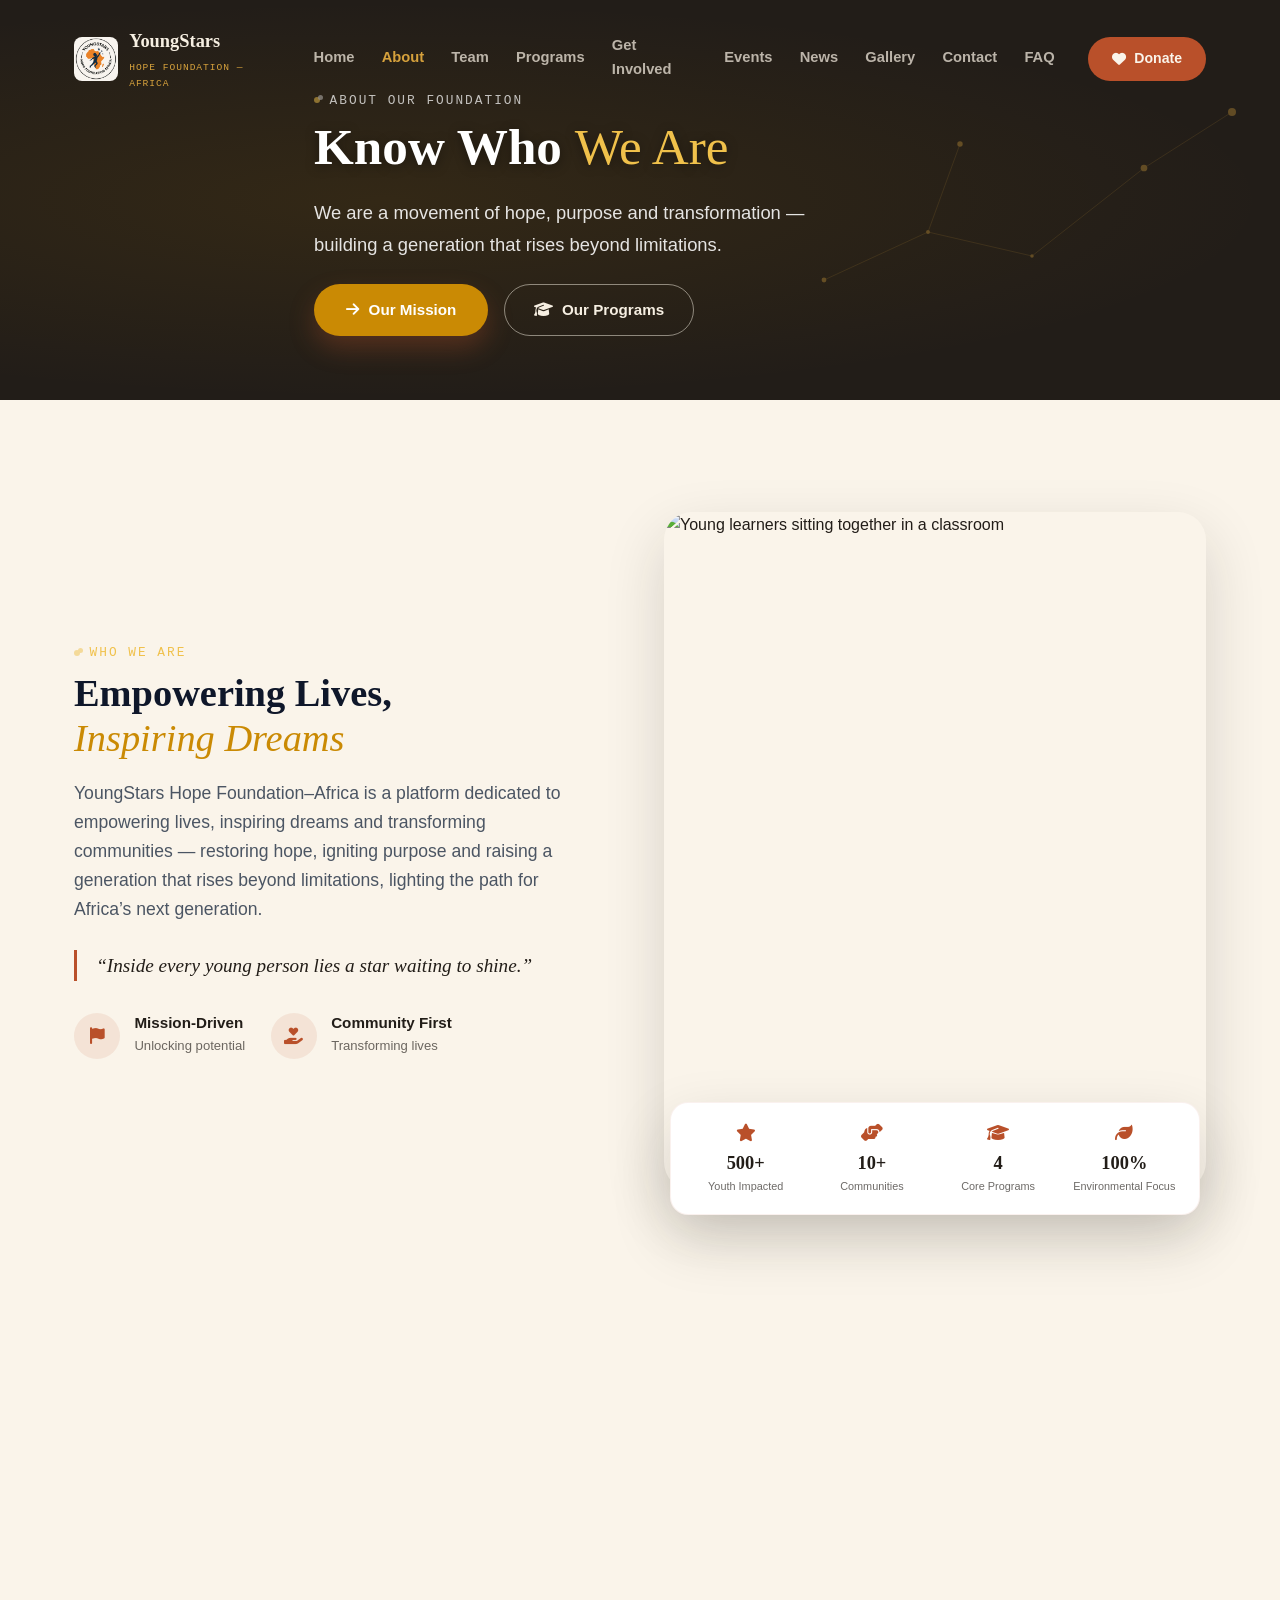
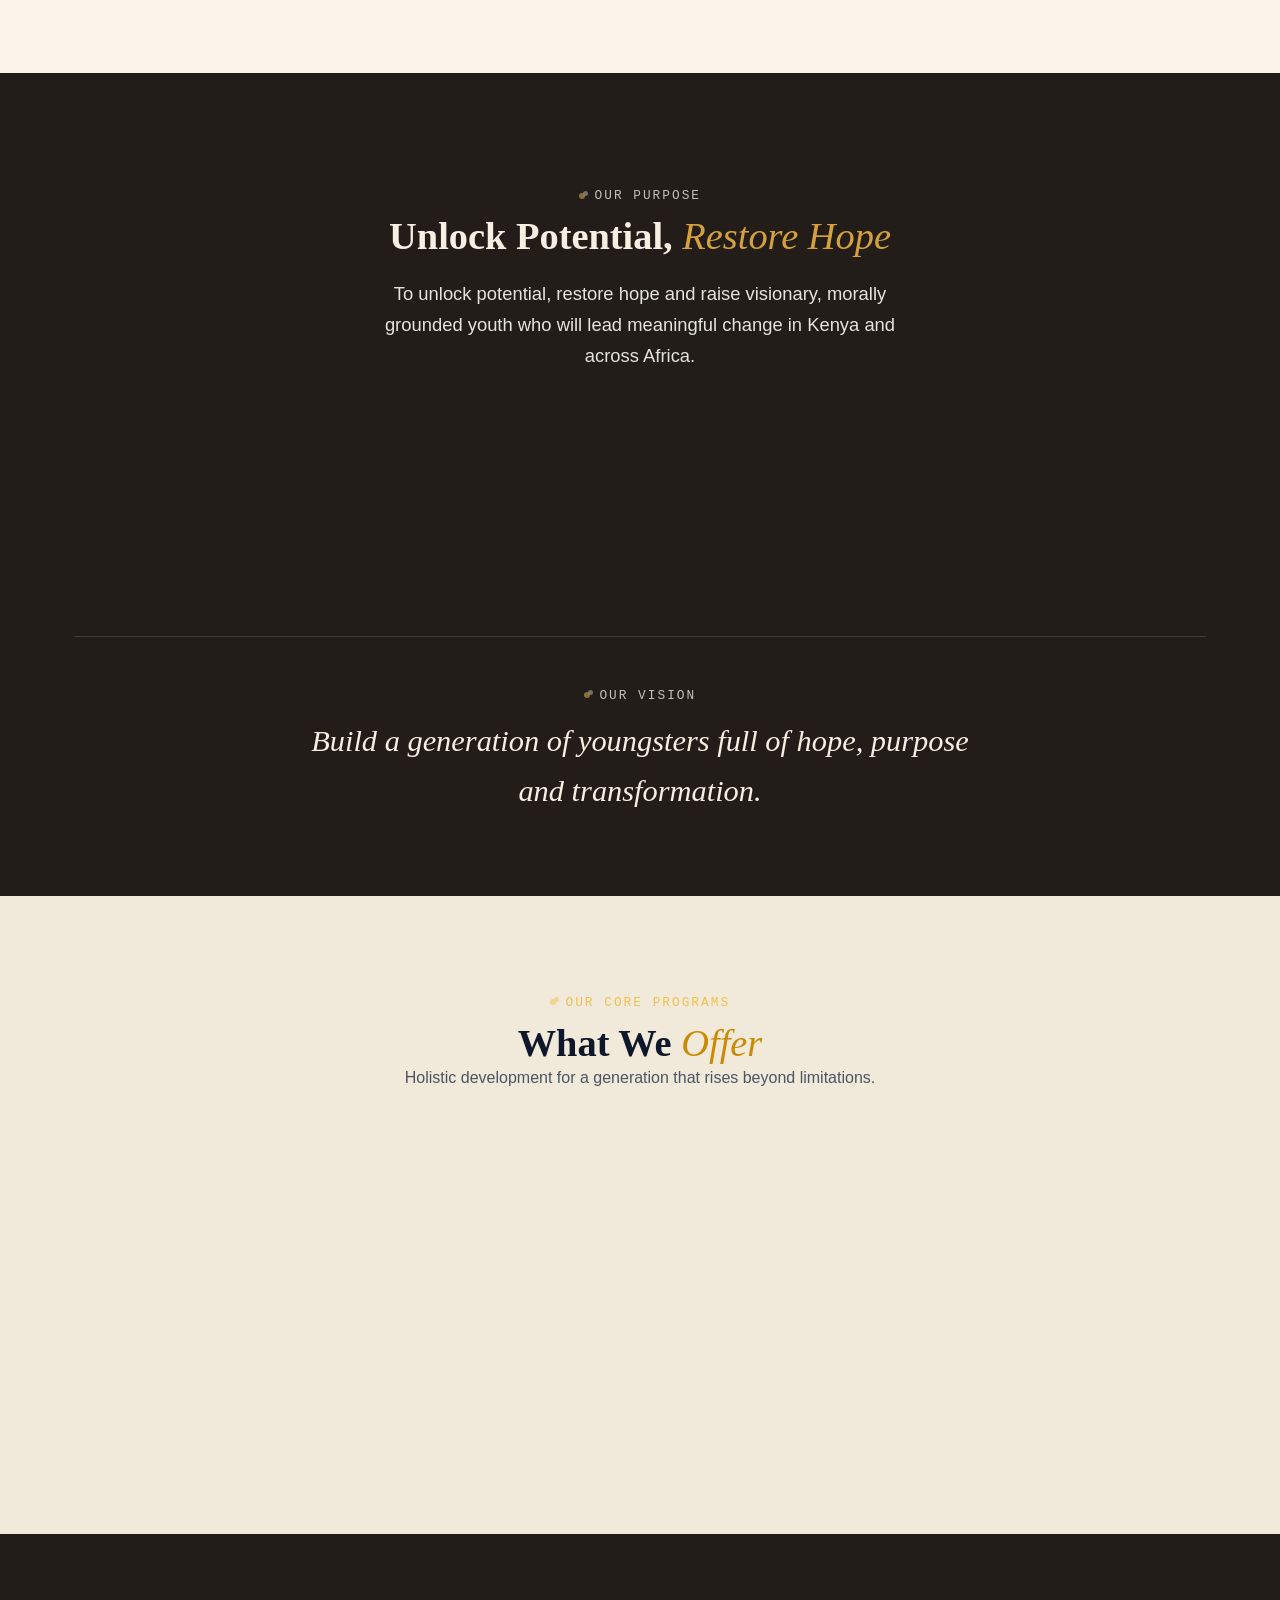
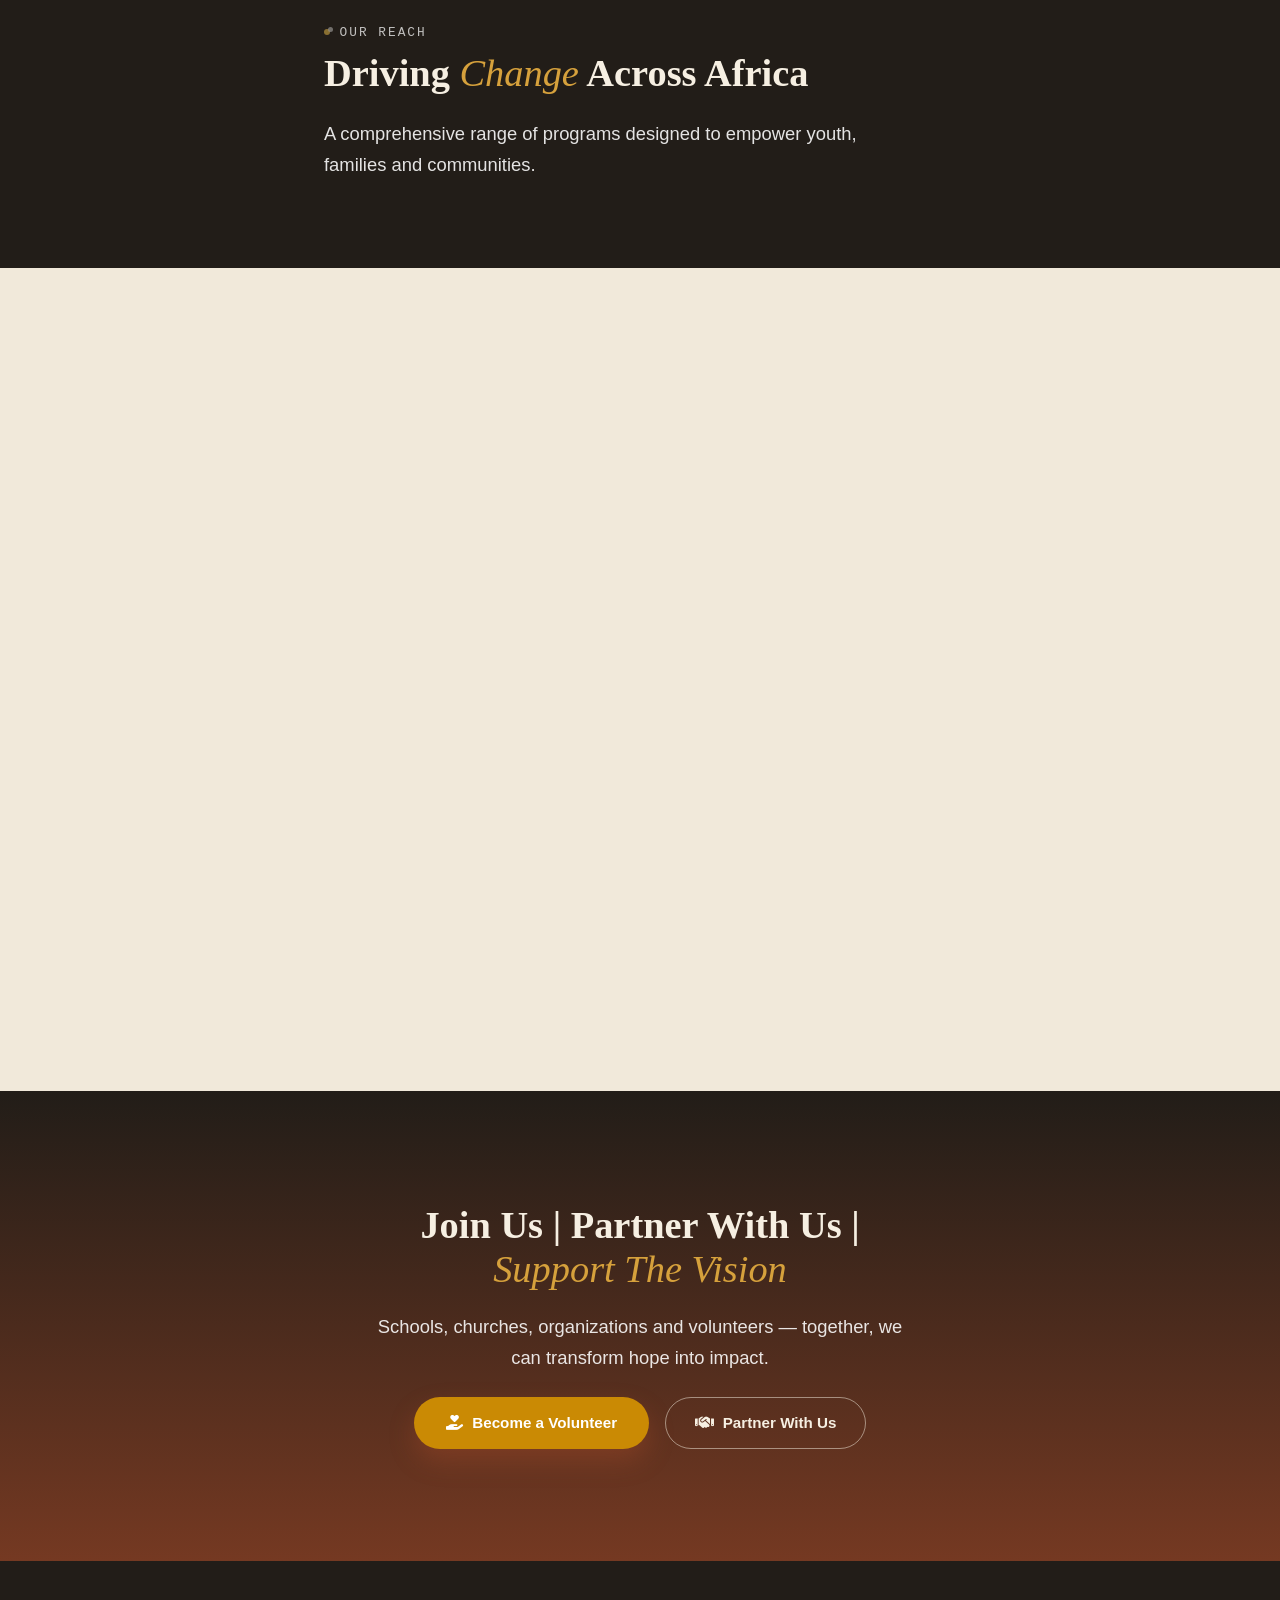
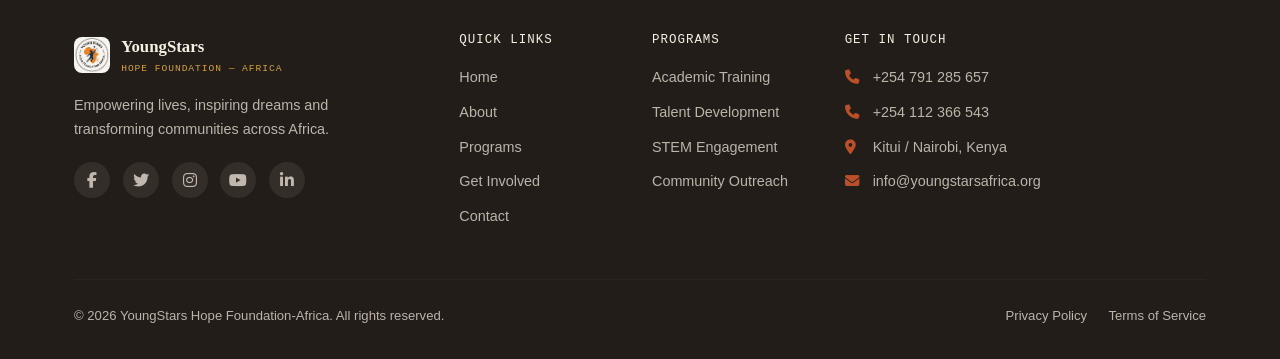
==== commit b4baef18: "donate code and team code modified" ====
--- a/about.html
+++ b/about.html
@@ -88,6 +88,7 @@
                     <ul class="nav-links">
                         <li><a class="nav-link" href="index.html">Home</a></li>
                         <li><a class="nav-link active" href="about.html" aria-current="page">About</a></li>
+                        <li><a class="nav-link" href="team.html">Team</a></li>
                         <li><a class="nav-link" href="programs.html">Programs</a></li>
                         <li><a class="nav-link" href="get-involved.html">Get Involved</a></li>
                         <li><a class="nav-link" href="events.html">Events</a></li>
@@ -96,9 +97,9 @@
                         <li><a class="nav-link" href="contact.html">Contact</a></li>
                         <li><a class="nav-link" href="faq.html">FAQ</a></li>
                         <li class="nav-cta">
-                            <button class="btn-donate" data-bs-toggle="modal" data-bs-target="#donationModal" aria-label="Open donation form">
+                            <a href="donate.html" class="btn-donate" aria-label="Go to donation page">
                                 <i class="fas fa-heart" aria-hidden="true"></i> Donate
-                            </button>
+                            </a>
                         </li>
                     </ul>
                 </div>
@@ -196,6 +197,28 @@
             </div>
         </section>
 
+        <!-- ===== OUR TEAM TEASER ===== -->
+        <section class="team-teaser" aria-labelledby="team-teaser-heading">
+            <div class="container">
+                <div class="team-teaser-inner fade-up">
+                    <div class="team-teaser-avatar">
+                        <span>JM</span>
+                    </div>
+                    <div class="team-teaser-text">
+                        <p class="eyebrow"><span class="tag-dot" aria-hidden="true"></span>The People Behind The Mission</p>
+                        <h2 id="team-teaser-heading" class="section-title">Meet <span class="accent">Our Team</span></h2>
+                        <p class="lede">
+                            From our founder's own story to the board that carries the vision forward
+                            &mdash; get to know the people building YoungStars Hope Foundation&ndash;Africa.
+                        </p>
+                    </div>
+                    <a href="team.html" class="btn btn-primary-warm team-teaser-btn">
+                        <i class="fas fa-users" aria-hidden="true"></i> Our Team
+                    </a>
+                </div>
+            </div>
+        </section>
+
         <!-- ===== MISSION & VISION ===== -->
         <section id="mission" class="mission-band" aria-labelledby="mission-heading">
             <div class="mission-band-bg" aria-hidden="true"></div>
@@ -526,9 +549,9 @@
     </button>
 
     <!-- ===== SCRIPTS ===== -->
-    <script src="https://cdn.jsdelivr.net/npm/bootstrap@5.3.0/dist/js/bootstrap.bundle.min.js"
-        integrity="sha384-ENjdO4Dr2bkBIFxQpeoTz1HIcje39Wm4jDKdf19U8gI4ddQ3GYNS7NTKfAdVQSZe"
-        crossorigin="anonymous"></script>
+   <script src="https://cdn.jsdelivr.net/npm/bootstrap@5.3.0/dist/js/bootstrap.bundle.min.js"
+    integrity="sha384-geWF76RCwLtnZ8qwWowPQNguL3RmwHVBC9FhGdlKrxdiJJigb/j/68SIy3Te4Bkz"
+    crossorigin="anonymous"></script>
 
     <script src="assets/js/main.min.js" defer></script>
 </body>
--- a/assets/css/main.min.css
+++ b/assets/css/main.min.css
@@ -1285,4 +1285,1085 @@
 }
 .banner-bg-gallery {
     background-image: url('https://images.unsplash.com/photo-1509099836639-18ba1795216d?auto=format&fit=crop&w=1920&q=80');
+}
+
+/* =========================================================
+   CONTACT PAGE ADDITIONS — append to the end of
+   assets/css/main.min.css.
+ 
+   Note: contact.html reuses .page-banner, .hero-scrim,
+   .banner-constellation, .contact-card, .form-panel,
+   .form-control, .form-select, .form-check*, .form-status,
+   .honeypot, .is-invalid, .required, .social-links,
+   .section-title, .eyebrow, .accent, .fade-up — all already
+   defined earlier in this file (get-involved.html uses the
+   same form classes; events.html's CTA uses .contact-card).
+   Only what's new to contact.html is below.
+   ========================================================= */
+ 
+.banner-bg-contact {
+    background-image: url('https://images.unsplash.com/photo-1605896163420-830698e44fb1?auto=format&fit=crop&w=1920&q=80');
+}
+ 
+.contact-section { padding: 6.5rem 0; background: var(--cream); }
+.contact-info-col .contact-card:first-of-type { margin-top: 2rem; }
+ 
+/* .social-links is styled for the dark footer (translucent cream
+   circles on var(--ink)); this section sits on the light page
+   background, so give the icons dark-on-light colors instead. */
+.contact-social a {
+    background: rgba(34, 29, 24, 0.06); color: var(--text-muted);
+}
+.contact-social a:hover { background: var(--terracotta); color: #fff; }
+ 
+@media (max-width: 767.98px) {
+    .contact-section { padding: 4.5rem 0; }
+}
+/* =========================================================
+   FAQ PAGE ADDITIONS — append to the end of assets/css/main.min.css.
+
+   Note: faq.html reuses .page-banner, .hero-scrim, .banner-constellation,
+   .cta-section, .contact-card, .section-title, .eyebrow, .accent,
+   .hero-actions, .form-control, .visually-hidden already defined
+   earlier in main.min.css. Only what's new to faq.html is below.
+   ========================================================= */
+
+.banner-bg-faq {
+    background-image: url('https://images.unsplash.com/photo-1511376979163-f804dff7ad7b?auto=format&fit=crop&w=1920&q=80');
+}
+
+.faq-section { padding: 6.5rem 0 7rem; background: var(--cream); }
+
+/* ===== Search box ===== */
+.faq-search { max-width: 560px; margin: 0 auto 2rem; }
+.faq-search .input-group-text {
+    background: #fff; border-color: rgba(34, 29, 24, 0.15); color: var(--text-muted);
+}
+.faq-search .form-control { border-left: none; }
+.faq-search .input-group-text ~ .form-control:focus { box-shadow: none; border-color: rgba(34, 29, 24, 0.15); }
+.faq-search .input-group:focus-within .input-group-text,
+.faq-search .input-group:focus-within .form-control { border-color: var(--terracotta); }
+
+/* ===== Category filter pills ===== */
+.faq-filters {
+    display: flex; flex-wrap: wrap; justify-content: center; gap: 0.6rem; margin-bottom: 3rem;
+}
+.faq-filter-btn {
+    font-family: var(--font-mono); font-size: 0.78rem; letter-spacing: 0.04em; text-transform: uppercase;
+    padding: 0.5rem 1.1rem; border-radius: 999px; border: 1px solid rgba(34, 29, 24, 0.15);
+    background: #fff; color: var(--text-muted); cursor: pointer; transition: all 0.2s ease;
+}
+.faq-filter-btn:hover { border-color: var(--terracotta); color: var(--terracotta); }
+.faq-filter-btn.is-active { background: var(--terracotta); border-color: var(--terracotta); color: #fff; }
+
+/* ===== Accordion ===== */
+.faq-accordion { max-width: 820px; margin: 0 auto; }
+.faq-accordion .accordion-item {
+    background: #fff; border: 1px solid rgba(185, 80, 42, 0.1); border-radius: var(--radius-md) !important;
+    margin-bottom: 0.9rem; overflow: hidden; box-shadow: var(--shadow-soft);
+}
+.faq-accordion .accordion-button {
+    font-family: var(--font-display); font-weight: 600; font-size: 1.02rem; color: var(--ink);
+    padding: 1.3rem 1.6rem; background: #fff; box-shadow: none;
+}
+.faq-accordion .accordion-button:not(.collapsed) { color: var(--terracotta-deep); background: rgba(185, 80, 42, 0.04); }
+.faq-accordion .accordion-button:focus { box-shadow: 0 0 0 3px rgba(185, 80, 42, 0.14); border-color: transparent; }
+.faq-accordion .accordion-button::after {
+    background-image: url("data:image/svg+xml,%3Csvg xmlns='http://www.w3.org/2000/svg' viewBox='0 0 16 16' fill='%23B9502A'%3E%3Cpath fill-rule='evenodd' d='M1.646 4.646a.5.5 0 0 1 .708 0L8 10.293l5.646-5.647a.5.5 0 0 1 .708.708l-6 6a.5.5 0 0 1-.708 0l-6-6a.5.5 0 0 1 0-.708z'/%3E%3C/svg%3E");
+}
+.faq-accordion .accordion-body { padding: 0 1.6rem 1.5rem; color: var(--text-muted); font-size: 0.96rem; line-height: 1.7; }
+.faq-accordion .accordion-body a { color: var(--terracotta); font-weight: 600; }
+
+.faq-item.d-none { display: none; }
+
+.faq-empty-state {
+    max-width: 820px; margin: 2rem auto 0; text-align: center; color: var(--text-muted); font-size: 0.96rem;
+}
+.faq-empty-state a { color: var(--terracotta); font-weight: 600; }
+
+@media (max-width: 767.98px) {
+    .faq-section { padding: 4.5rem 0 5rem; }
+    .faq-filters { gap: 0.45rem; margin-bottom: 2.2rem; }
+    .faq-accordion .accordion-button { padding: 1.1rem 1.2rem; font-size: 0.96rem; }
+    .faq-accordion .accordion-body { padding: 0 1.2rem 1.2rem; }
+}
+/* =========================================================
+   YoungStars Hope Foundation-Africa — donate.css
+   Dedicated stylesheet for donate.html ONLY.
+
+   Load order matters: this file assumes assets/css/main.min.css
+   is already loaded on the page, since it uses the design tokens
+   (--terracotta, --ink, --cream, --font-display, --radius-*, etc.)
+   defined in that file's :root block, plus these shared classes
+   from main.min.css: .site-header, .site-footer, .btn-donate,
+   .btn-primary-warm, .btn-outline-dark, .form-control, .form-check*,
+   .form-status, .honeypot, .required, .eyebrow, .tag-dot,
+   .section-title, .section-sub, .accent, .fade-up, .visually-hidden.
+
+   Everything below is specific to the donate page: hero, stats,
+   story cards, impact breakdown bars, donation method panels,
+   testimonial slider, and the mini FAQ accordion skin.
+   ========================================================= */
+
+/* =========================================================
+   1. HERO
+   ========================================================= */
+.donate-hero {
+    position: relative;
+    min-height: 78vh;
+    display: flex;
+    align-items: center;
+    overflow: hidden;
+    padding: 8rem 0 5rem;
+}
+
+.donate-hero-bg {
+    position: absolute;
+    inset: 0;
+    background-image: url('https://images.unsplash.com/photo-1473649085228-583485e6e4d7?auto=format&fit=crop&w=1920&q=80');
+    background-size: cover;
+    background-position: center 30%;
+    transform: scale(1.02);
+}
+
+.donate-hero-scrim {
+    position: absolute;
+    inset: 0;
+    background: linear-gradient(180deg, rgba(15, 12, 10, 0.55) 0%, rgba(15, 12, 10, 0.72) 55%, rgba(15, 12, 10, 0.88) 100%);
+}
+
+.donate-hero-inner {
+    position: relative;
+    z-index: 2;
+    max-width: 760px;
+}
+
+.donate-hero-title {
+    font-family: var(--font-display);
+    font-weight: 700;
+    color: var(--on-dark);
+    font-size: clamp(2.4rem, 5.5vw, 4rem);
+    line-height: 1.08;
+    margin: 0.9rem 0 1.4rem;
+}
+
+.donate-hero-title em {
+    font-style: italic;
+    color: var(--gold);
+}
+
+.donate-hero-lead {
+    color: var(--on-dark-muted);
+    font-size: 1.08rem;
+    line-height: 1.75;
+    max-width: 620px;
+    margin-bottom: 2.2rem;
+}
+
+.donate-hero-actions {
+    display: flex;
+    flex-wrap: wrap;
+    gap: 1rem;
+}
+
+.btn-outline-light {
+    display: inline-flex;
+    align-items: center;
+    gap: 0.55rem;
+    border: 1.5px solid rgba(246, 239, 226, 0.5);
+    color: var(--on-dark);
+    background: transparent;
+    border-radius: 999px;
+    padding: 0.85rem 1.8rem;
+    font-weight: 600;
+    font-size: 0.95rem;
+    transition: background 0.2s ease, border-color 0.2s ease;
+}
+.btn-outline-light:hover {
+    background: rgba(246, 239, 226, 0.12);
+    border-color: rgba(246, 239, 226, 0.85);
+    color: var(--on-dark);
+}
+
+/* =========================================================
+   2. IMPACT STATS
+   ========================================================= */
+.donate-stats {
+    background: var(--ink);
+    padding: 3rem 0;
+    border-bottom: 1px solid rgba(246, 239, 226, 0.08);
+}
+
+.donate-stats-grid {
+    display: grid;
+    grid-template-columns: repeat(4, 1fr);
+    gap: 2rem;
+    text-align: center;
+}
+
+.donate-stat-item {
+    display: flex;
+    flex-direction: column;
+    align-items: center;
+    gap: 0.35rem;
+}
+
+.donate-stat-num {
+    font-family: var(--font-mono);
+    font-size: clamp(1.9rem, 3.6vw, 2.7rem);
+    font-weight: 500;
+    color: var(--gold);
+}
+
+.donate-stat-label {
+    font-size: 0.82rem;
+    letter-spacing: 0.03em;
+    color: var(--on-dark-muted);
+}
+
+/* =========================================================
+   3. STORY CARDS
+   ========================================================= */
+.donate-stories {
+    padding: 7rem 0;
+    background: var(--cream);
+}
+
+.donate-story-list {
+    display: flex;
+    flex-direction: column;
+    gap: 2.2rem;
+    max-width: 980px;
+    margin: 0 auto;
+}
+
+.donate-story-card {
+    display: grid;
+    grid-template-columns: 320px 1fr;
+    background: #fff;
+    border-radius: var(--radius-lg);
+    overflow: hidden;
+    box-shadow: var(--shadow-soft);
+    border: 1px solid rgba(185, 80, 42, 0.08);
+}
+
+.donate-story-card:nth-child(even) {
+    grid-template-columns: 1fr 320px;
+}
+.donate-story-card:nth-child(even) .donate-story-media {
+    order: 2;
+}
+
+.donate-story-media { position: relative; min-height: 260px; }
+.donate-story-media img {
+    width: 100%;
+    height: 100%;
+    object-fit: cover;
+    display: block;
+}
+
+.donate-story-body {
+    padding: 2.2rem 2.4rem;
+    display: flex;
+    flex-direction: column;
+}
+
+.donate-story-tag {
+    align-self: flex-start;
+    font-family: var(--font-mono);
+    font-size: 0.72rem;
+    letter-spacing: 0.06em;
+    text-transform: uppercase;
+    color: var(--terracotta);
+    background: rgba(185, 80, 42, 0.08);
+    border-radius: 999px;
+    padding: 0.3rem 0.8rem;
+    margin-bottom: 0.9rem;
+}
+
+.donate-story-body h3 {
+    font-family: var(--font-display);
+    font-size: 1.4rem;
+    font-weight: 700;
+    margin-bottom: 0.7rem;
+}
+
+.donate-story-teaser {
+    color: var(--text-muted);
+    font-size: 0.98rem;
+    line-height: 1.7;
+    margin-bottom: 0;
+}
+
+.donate-story-full {
+    color: var(--text-muted);
+    font-size: 0.96rem;
+    line-height: 1.75;
+    max-height: 0;
+    overflow: hidden;
+    opacity: 0;
+    transition: max-height 0.45s ease, opacity 0.35s ease, margin 0.45s ease;
+    margin-top: 0;
+}
+
+.donate-story-full p:last-child { margin-bottom: 0; }
+
+.donate-story-card.is-open .donate-story-full {
+    max-height: 900px;
+    opacity: 1;
+    margin-top: 1rem;
+}
+
+.donate-story-card.is-open .donate-story-teaser {
+    display: none;
+}
+
+.donate-story-toggle {
+    align-self: flex-start;
+    margin-top: 1.4rem;
+    background: none;
+    border: none;
+    padding: 0;
+    color: var(--terracotta);
+    font-weight: 600;
+    font-size: 0.9rem;
+    display: inline-flex;
+    align-items: center;
+    gap: 0.5rem;
+    cursor: pointer;
+}
+.donate-story-toggle:hover { color: var(--terracotta-deep); }
+.donate-story-toggle i { transition: transform 0.3s ease; font-size: 0.78rem; }
+.donate-story-card.is-open .donate-story-toggle i { transform: rotate(180deg); }
+
+/* =========================================================
+   4. IMPACT BREAKDOWN BARS
+   ========================================================= */
+.donate-breakdown {
+    padding: 6.5rem 0;
+    background: #fff;
+}
+
+.donate-breakdown-bars {
+    max-width: 720px;
+    margin: 0 auto;
+    display: flex;
+    flex-direction: column;
+    gap: 1.8rem;
+}
+
+.donate-bar-label {
+    display: flex;
+    justify-content: space-between;
+    font-size: 0.92rem;
+    font-weight: 600;
+    color: var(--ink);
+    margin-bottom: 0.55rem;
+}
+
+.donate-bar-pct {
+    font-family: var(--font-mono);
+    color: var(--terracotta);
+}
+
+.donate-bar-track {
+    width: 100%;
+    height: 10px;
+    background: rgba(34, 29, 24, 0.08);
+    border-radius: 999px;
+    overflow: hidden;
+}
+
+.donate-bar-fill {
+    height: 100%;
+    width: 0%;
+    border-radius: 999px;
+    background: linear-gradient(90deg, var(--terracotta) 0%, var(--gold) 100%);
+    transition: width 1.1s cubic-bezier(0.22, 1, 0.36, 1);
+}
+
+/* =========================================================
+   5. DONATION METHOD PANELS
+   ========================================================= */
+.donate-methods {
+    padding: 7rem 0;
+    background: var(--cream);
+}
+
+.donate-methods-grid {
+    display: grid;
+    grid-template-columns: 1fr 1fr;
+    gap: 2.5rem;
+    max-width: 1040px;
+    margin: 0 auto;
+    align-items: start;
+}
+
+.donate-panel {
+    background: #fff;
+    border-radius: var(--radius-lg);
+    padding: 2.6rem;
+    box-shadow: var(--shadow-soft);
+    border: 1px solid rgba(185, 80, 42, 0.08);
+}
+
+.donate-panel h3 {
+    font-family: var(--font-display);
+    font-size: 1.25rem;
+    font-weight: 700;
+    display: flex;
+    align-items: center;
+    gap: 0.6rem;
+    margin-bottom: 0.5rem;
+}
+.donate-panel h3 i { color: var(--terracotta); }
+
+.donate-panel-sub {
+    color: var(--text-muted);
+    font-size: 0.92rem;
+    margin-bottom: 1.6rem;
+}
+
+/* Amount selector — same visual language as the old donation modal */
+.donate-amount-group {
+    display: grid;
+    grid-template-columns: repeat(2, 1fr);
+    gap: 0.7rem;
+    margin-bottom: 1.4rem;
+}
+
+.donate-amount-btn {
+    padding: 0.75rem 0.5rem;
+    border-radius: var(--radius-sm);
+    border: 1.5px solid rgba(34, 29, 24, 0.15);
+    background: #fff;
+    font-weight: 600;
+    font-size: 0.92rem;
+    color: var(--ink);
+    cursor: pointer;
+    transition: all 0.2s ease;
+}
+.donate-amount-btn:hover { border-color: var(--terracotta); color: var(--terracotta); }
+.donate-amount-btn.is-active {
+    background: var(--terracotta);
+    border-color: var(--terracotta);
+    color: #fff;
+}
+
+/* Paybill card */
+.donate-paybill-row {
+    display: flex;
+    align-items: center;
+    justify-content: space-between;
+    gap: 1rem;
+    background: var(--cream);
+    border-radius: var(--radius-sm);
+    padding: 1rem 1.2rem;
+    margin-bottom: 1rem;
+}
+
+.donate-paybill-field { display: flex; flex-direction: column; gap: 0.15rem; }
+.donate-paybill-label {
+    font-family: var(--font-mono);
+    font-size: 0.7rem;
+    text-transform: uppercase;
+    letter-spacing: 0.06em;
+    color: var(--text-muted);
+}
+.donate-paybill-value {
+    font-family: var(--font-mono);
+    font-size: 1.3rem;
+    font-weight: 500;
+    color: var(--ink);
+    letter-spacing: 0.03em;
+}
+
+.donate-copy-btn {
+    flex-shrink: 0;
+    display: inline-flex;
+    align-items: center;
+    gap: 0.45rem;
+    background: #fff;
+    border: 1.5px solid rgba(34, 29, 24, 0.15);
+    border-radius: 999px;
+    padding: 0.55rem 1.1rem;
+    font-size: 0.84rem;
+    font-weight: 600;
+    color: var(--ink);
+    cursor: pointer;
+    transition: all 0.2s ease;
+    min-width: 96px;
+    justify-content: center;
+}
+.donate-copy-btn:hover { border-color: var(--terracotta); color: var(--terracotta); }
+.donate-copy-btn.is-copied {
+    background: var(--forest);
+    border-color: var(--forest);
+    color: #fff;
+}
+
+.donate-paybill-steps {
+    margin: 1.6rem 0 1.4rem;
+    padding-left: 1.2rem;
+    color: var(--text-muted);
+    font-size: 0.92rem;
+    line-height: 1.9;
+}
+.donate-paybill-steps strong { color: var(--ink); }
+
+.donate-paybill-note {
+    font-size: 0.86rem;
+    color: var(--text-muted);
+    margin: 0;
+    padding-top: 1.2rem;
+    border-top: 1px solid rgba(34, 29, 24, 0.08);
+}
+.donate-paybill-note a { color: var(--terracotta); font-weight: 600; }
+
+/* =========================================================
+   6. TESTIMONIAL SLIDER
+   ========================================================= */
+.donate-testimonials {
+    padding: 6.5rem 0;
+    background: #fff;
+}
+
+.donate-testimonial-slider {
+    max-width: 720px;
+    margin: 0 auto;
+    overflow: hidden;
+}
+
+.donate-testimonial-track {
+    display: flex;
+    transition: transform 0.5s cubic-bezier(0.65, 0, 0.35, 1);
+}
+
+.donate-testimonial-slide {
+    flex: 0 0 100%;
+    text-align: center;
+    padding: 0 1.5rem;
+    margin: 0;
+}
+
+.donate-testimonial-slide p {
+    font-family: var(--font-display);
+    font-style: italic;
+    font-size: 1.3rem;
+    line-height: 1.6;
+    color: var(--ink);
+    margin-bottom: 1.2rem;
+}
+
+.donate-testimonial-slide cite {
+    font-style: normal;
+    font-family: var(--font-mono);
+    font-size: 0.82rem;
+    letter-spacing: 0.03em;
+    color: var(--terracotta);
+}
+
+.donate-testimonial-controls {
+    display: flex;
+    align-items: center;
+    justify-content: center;
+    gap: 1.4rem;
+    margin-top: 2.2rem;
+}
+
+.donate-testimonial-arrow {
+    width: 42px;
+    height: 42px;
+    border-radius: 50%;
+    border: 1.5px solid rgba(34, 29, 24, 0.15);
+    background: #fff;
+    color: var(--ink);
+    display: flex;
+    align-items: center;
+    justify-content: center;
+    cursor: pointer;
+    transition: all 0.2s ease;
+}
+.donate-testimonial-arrow:hover { border-color: var(--terracotta); color: var(--terracotta); }
+
+.donate-testimonial-dots { display: flex; gap: 0.55rem; }
+.donate-testimonial-dot {
+    width: 9px;
+    height: 9px;
+    border-radius: 50%;
+    background: rgba(34, 29, 24, 0.18);
+    border: none;
+    padding: 0;
+    cursor: pointer;
+    transition: background 0.2s ease, transform 0.2s ease;
+}
+.donate-testimonial-dot.is-active {
+    background: var(--terracotta);
+    transform: scale(1.2);
+}
+
+/* =========================================================
+   7. DONATION MINI-FAQ
+   ========================================================= */
+.donate-faq {
+    padding: 6rem 0 7rem;
+    background: var(--cream);
+}
+
+.donate-faq-accordion {
+    max-width: 760px;
+    margin: 0 auto;
+}
+
+.donate-faq-accordion .accordion-item {
+    background: #fff;
+    border: 1px solid rgba(185, 80, 42, 0.1);
+    border-radius: var(--radius-md) !important;
+    margin-bottom: 0.8rem;
+    overflow: hidden;
+    box-shadow: var(--shadow-soft);
+}
+
+.donate-faq-accordion .accordion-button {
+    font-family: var(--font-display);
+    font-weight: 600;
+    font-size: 0.98rem;
+    color: var(--ink);
+    padding: 1.15rem 1.5rem;
+    background: #fff;
+    box-shadow: none;
+}
+.donate-faq-accordion .accordion-button:not(.collapsed) {
+    color: var(--terracotta-deep);
+    background: rgba(185, 80, 42, 0.04);
+}
+.donate-faq-accordion .accordion-button:focus {
+    box-shadow: 0 0 0 3px rgba(185, 80, 42, 0.14);
+    border-color: transparent;
+}
+.donate-faq-accordion .accordion-button::after {
+    background-image: url("data:image/svg+xml,%3Csvg xmlns='http://www.w3.org/2000/svg' viewBox='0 0 16 16' fill='%23B9502A'%3E%3Cpath fill-rule='evenodd' d='M1.646 4.646a.5.5 0 0 1 .708 0L8 10.293l5.646-5.647a.5.5 0 0 1 .708.708l-6 6a.5.5 0 0 1-.708 0l-6-6a.5.5 0 0 1 0-.708z'/%3E%3C/svg%3E");
+}
+.donate-faq-accordion .accordion-body {
+    padding: 0 1.5rem 1.35rem;
+    color: var(--text-muted);
+    font-size: 0.92rem;
+    line-height: 1.7;
+}
+.donate-faq-accordion .accordion-body a { color: var(--terracotta); font-weight: 600; }
+
+/* =========================================================
+   8. RESPONSIVE
+   ========================================================= */
+@media (max-width: 991.98px) {
+    .donate-stats-grid { grid-template-columns: repeat(2, 1fr); row-gap: 2.2rem; }
+
+    .donate-story-card,
+    .donate-story-card:nth-child(even) {
+        grid-template-columns: 1fr;
+    }
+    .donate-story-card:nth-child(even) .donate-story-media { order: 0; }
+    .donate-story-media { min-height: 220px; }
+
+    .donate-methods-grid { grid-template-columns: 1fr; max-width: 560px; }
+}
+
+@media (max-width: 767.98px) {
+    .donate-hero { min-height: auto; padding: 7rem 0 4rem; }
+    .donate-hero-actions { flex-direction: column; align-items: stretch; }
+    .donate-hero-actions .btn { justify-content: center; text-align: center; }
+
+    .donate-stories { padding: 4.5rem 0; }
+    .donate-story-body { padding: 1.6rem 1.5rem; }
+
+    .donate-breakdown { padding: 4.5rem 0; }
+    .donate-methods { padding: 4.5rem 0; }
+    .donate-panel { padding: 1.8rem 1.5rem; }
+    .donate-amount-group { grid-template-columns: repeat(2, 1fr); }
+
+    .donate-paybill-row { flex-direction: column; align-items: stretch; text-align: center; }
+    .donate-copy-btn { width: 100%; }
+
+    .donate-testimonials { padding: 4.5rem 0; }
+    .donate-testimonial-slide p { font-size: 1.1rem; }
+
+    .donate-faq { padding: 4rem 0 4.5rem; }
+}
+/* =========================================================
+   YoungStars Hope Foundation-Africa — team.css
+   Dedicated stylesheet for team.html ONLY.
+
+   Load order matters: this file assumes assets/css/main.min.css
+   is already loaded on the page, since it uses the design tokens
+   (--terracotta, --ink, --cream, --font-display, --radius-*, etc.)
+   defined in that file's :root block, plus these shared classes
+   from main.min.css: .site-header, .site-footer, .page-banner,
+   .hero-scrim, .banner-constellation, .breadcrumb, .eyebrow,
+   .tag-dot, .section-title, .section-sub, .accent, .fade-up,
+   .visually-hidden.
+
+   Everything below is specific to the team page: the banner
+   image, the 3D flip-card grid, the executive-board role cards,
+   and the closing commitment band.
+   ========================================================= */
+
+.banner-bg-team {
+    background-image: url('https://images.unsplash.com/photo-1531482615713-2afd69097998?auto=format&fit=crop&w=1920&q=80');
+}
+
+/* =========================================================
+   1. FLIP-CARD GRID
+   ========================================================= */
+.team-grid-section { padding: 6.5rem 0 7rem; background: var(--cream); }
+
+.team-flip-grid {
+    display: grid;
+    grid-template-columns: repeat(auto-fit, minmax(280px, 320px));
+    justify-content: center;
+    gap: 2.2rem;
+    max-width: 1040px;
+    margin: 0 auto;
+}
+
+/* Perspective lives on the outer card; the inner element is what
+   actually rotates, so both faces can be positioned absolutely
+   inside it and hidden via backface-visibility. */
+.team-flip-card {
+    perspective: 1600px;
+    height: 380px;
+    cursor: pointer;
+    outline: none;
+}
+
+.team-flip-inner {
+    position: relative;
+    width: 100%;
+    height: 100%;
+    transition: transform 0.7s cubic-bezier(0.4, 0.2, 0.2, 1);
+    transform-style: preserve-3d;
+}
+
+/* Hover flips on devices that support hover (desktop/trackpad).
+   Touch devices get a tap-to-flip via the .is-flipped class,
+   added by team.js — see the JS file for the touch fallback. */
+.team-flip-card:hover .team-flip-inner,
+.team-flip-card:focus-within .team-flip-inner,
+.team-flip-card.is-flipped .team-flip-inner {
+    transform: rotateY(180deg);
+}
+
+.team-flip-card:focus-visible,
+.team-flip-readmore:focus-visible {
+    box-shadow: 0 0 0 3px rgba(185, 80, 42, 0.35);
+    border-radius: var(--radius-lg);
+}
+
+.team-flip-face {
+    position: absolute;
+    inset: 0;
+    backface-visibility: hidden;
+    -webkit-backface-visibility: hidden;
+    border-radius: var(--radius-lg);
+    padding: 2.4rem 2rem;
+    display: flex;
+    flex-direction: column;
+    align-items: center;
+    justify-content: center;
+    text-align: center;
+    box-shadow: var(--shadow-soft);
+}
+
+.team-flip-front {
+    background: #fff;
+    border: 1px solid rgba(185, 80, 42, 0.1);
+}
+
+.team-flip-back {
+    background: linear-gradient(150deg, var(--terracotta) 0%, var(--terracotta-deep) 100%);
+    color: #fff;
+    transform: rotateY(180deg);
+}
+
+.team-flip-avatar {
+    width: 96px;
+    height: 96px;
+    border-radius: 50%;
+    background: linear-gradient(135deg, var(--terracotta) 0%, var(--terracotta-deep) 100%);
+    display: flex;
+    align-items: center;
+    justify-content: center;
+    font-family: var(--font-display);
+    font-weight: 700;
+    font-size: 2rem;
+    color: #fff;
+    margin-bottom: 1.2rem;
+}
+
+/* If a real <img> replaces the initials placeholder, it should
+   still fill this same circular frame. */
+.team-flip-avatar img {
+    width: 100%;
+    height: 100%;
+    object-fit: cover;
+    border-radius: 50%;
+}
+
+.team-flip-front h3 {
+    font-family: var(--font-display);
+    font-size: 1.25rem;
+    font-weight: 700;
+    margin-bottom: 0.3rem;
+}
+
+.team-flip-role {
+    color: var(--terracotta);
+    font-size: 0.88rem;
+    font-weight: 600;
+    margin-bottom: 1.4rem;
+}
+
+.team-flip-hint {
+    font-family: var(--font-mono);
+    font-size: 0.72rem;
+    text-transform: uppercase;
+    letter-spacing: 0.05em;
+    color: var(--text-muted);
+    display: inline-flex;
+    align-items: center;
+    gap: 0.4rem;
+}
+.team-flip-hint i { font-size: 0.7rem; }
+
+.team-flip-quote-icon {
+    font-size: 1.4rem;
+    color: rgba(255, 255, 255, 0.5);
+    margin-bottom: 0.8rem;
+}
+
+.team-flip-quote {
+    font-family: var(--font-display);
+    font-style: italic;
+    font-size: 1.02rem;
+    line-height: 1.65;
+    margin-bottom: 1.6rem;
+}
+
+.team-flip-readmore {
+    display: inline-flex;
+    align-items: center;
+    gap: 0.5rem;
+    background: rgba(255, 255, 255, 0.14);
+    border: 1.5px solid rgba(255, 255, 255, 0.4);
+    border-radius: 999px;
+    padding: 0.6rem 1.3rem;
+    color: #fff;
+    font-weight: 600;
+    font-size: 0.86rem;
+    transition: background 0.2s ease, border-color 0.2s ease;
+}
+.team-flip-readmore:hover {
+    background: rgba(255, 255, 255, 0.24);
+    border-color: rgba(255, 255, 255, 0.7);
+    color: #fff;
+}
+
+/* =========================================================
+   2. EXECUTIVE BOARD ROLE CARDS
+   ========================================================= */
+.board-roles-section { padding: 0 0 7rem; background: var(--cream); }
+
+.board-roles-grid {
+    display: grid;
+    grid-template-columns: repeat(3, 1fr);
+    gap: 1.6rem;
+    max-width: 1100px;
+    margin: 0 auto;
+}
+
+.board-role-card {
+    background: #fff;
+    border-radius: var(--radius-lg);
+    padding: 2rem 1.8rem;
+    box-shadow: var(--shadow-soft);
+    border: 1px solid rgba(185, 80, 42, 0.08);
+    position: relative;
+}
+
+.board-role-num {
+    display: inline-flex;
+    align-items: center;
+    justify-content: center;
+    width: 38px;
+    height: 38px;
+    border-radius: 50%;
+    background: rgba(185, 80, 42, 0.08);
+    color: var(--terracotta);
+    font-family: var(--font-mono);
+    font-weight: 500;
+    font-size: 0.9rem;
+    margin-bottom: 1rem;
+}
+
+.board-role-card h3 {
+    font-family: var(--font-display);
+    font-size: 1.15rem;
+    font-weight: 700;
+    margin-bottom: 0.9rem;
+}
+
+.board-role-card ul {
+    list-style: none;
+    margin: 0;
+    padding: 0;
+    display: flex;
+    flex-direction: column;
+    gap: 0.55rem;
+}
+
+.board-role-card li {
+    position: relative;
+    padding-left: 1.1rem;
+    color: var(--text-muted);
+    font-size: 0.88rem;
+    line-height: 1.55;
+}
+.board-role-card li::before {
+    content: "";
+    position: absolute;
+    left: 0;
+    top: 0.55em;
+    width: 5px;
+    height: 5px;
+    border-radius: 50%;
+    background: var(--terracotta);
+}
+
+/* Patron sits apart conceptually from the six executive roles, so
+   it spans the full row and gets a slightly different accent. */
+.board-role-card-patron {
+    grid-column: 1 / -1;
+    background: var(--ink);
+    border-color: transparent;
+}
+.board-role-card-patron .board-role-num {
+    background: rgba(214, 161, 60, 0.16);
+    color: var(--gold);
+}
+.board-role-card-patron h3 { color: var(--on-dark); }
+.board-role-card-patron li { color: var(--on-dark-muted); }
+.board-role-card-patron li::before { background: var(--gold); }
+.board-role-card-patron ul {
+    display: grid;
+    grid-template-columns: repeat(3, 1fr);
+    column-gap: 2rem;
+    row-gap: 0.55rem;
+}
+
+/* =========================================================
+   3. COMMITMENT BAND
+   ========================================================= */
+.commitment-band {
+    background: var(--ink);
+    padding: 5rem 0;
+    text-align: center;
+}
+
+.commitment-text {
+    max-width: 760px;
+    margin: 0 auto 1.4rem;
+    color: var(--on-dark-muted);
+    font-size: 1rem;
+    line-height: 1.8;
+}
+
+.commitment-theme {
+    font-family: var(--font-display);
+    font-style: italic;
+    font-weight: 600;
+    font-size: clamp(1.5rem, 3vw, 2.1rem);
+    color: var(--gold);
+    margin: 0;
+}
+
+/* =========================================================
+   4. RESPONSIVE
+   ========================================================= */
+@media (max-width: 991.98px) {
+    .board-roles-grid { grid-template-columns: repeat(2, 1fr); }
+    .board-role-card-patron ul { grid-template-columns: 1fr; }
+}
+
+@media (max-width: 767.98px) {
+    .team-grid-section { padding: 4.5rem 0 5rem; }
+    .team-flip-card { height: 340px; }
+    .team-flip-face { padding: 1.8rem 1.5rem; }
+
+    .board-roles-section { padding: 0 0 4.5rem; }
+    .board-roles-grid { grid-template-columns: 1fr; }
+
+    .commitment-band { padding: 3.5rem 0; }
+    .commitment-text { font-size: 0.94rem; }
+}
+/* ===== Team teaser (about.html) ===== */
+.team-teaser { padding: 4rem 0; background: var(--cream); }
+.team-teaser-inner {
+    display: flex; align-items: center; gap: 2rem; flex-wrap: wrap;
+    background: #fff; border-radius: var(--radius-lg); padding: 2.4rem 2.8rem;
+    box-shadow: var(--shadow-soft); border: 1px solid rgba(185, 80, 42, 0.08);
+}
+.team-teaser-avatar {
+    flex-shrink: 0; width: 84px; height: 84px; border-radius: 50%;
+    background: linear-gradient(135deg, var(--terracotta) 0%, var(--terracotta-deep) 100%);
+    display: flex; align-items: center; justify-content: center;
+    font-family: var(--font-display); font-weight: 700; font-size: 1.5rem; color: #fff;
+}
+.team-teaser-text { flex: 1 1 380px; }
+.team-teaser-text .eyebrow { margin-bottom: 0.5rem; }
+.team-teaser-text .section-title { font-size: 1.6rem; margin-bottom: 0.5rem; }
+.team-teaser-text .lede { margin-bottom: 0; }
+.team-teaser-btn { flex-shrink: 0; white-space: nowrap; }
+
+@media (max-width: 767.98px) {
+    .team-teaser-inner { padding: 1.8rem; text-align: center; flex-direction: column; }
+    .team-teaser-btn { width: 100%; justify-content: center; }
+}
+
+/* ===== James Mutie bio page (james-mutie.html) ===== */
+.founder-header { background: var(--ink); padding: 7.5rem 0 3.5rem; text-align: center; }
+.breadcrumb-on-dark, .breadcrumb-on-dark a { color: var(--on-dark-muted); }
+.breadcrumb-on-dark a:hover { color: var(--gold); }
+.breadcrumb-on-dark span { margin: 0 0.5rem; }
+
+.founder-avatar-lg {
+    width: 128px; height: 128px; border-radius: 50%; margin: 1.6rem auto 1.4rem;
+    background: linear-gradient(135deg, var(--terracotta) 0%, var(--terracotta-deep) 100%);
+    display: flex; align-items: center; justify-content: center;
+    font-family: var(--font-display); font-weight: 700; font-size: 2.6rem; color: #fff;
+}
+.founder-avatar-lg img { width: 100%; height: 100%; object-fit: cover; border-radius: 50%; }
+
+.founder-name { font-family: var(--font-display); font-weight: 700; color: var(--on-dark); font-size: clamp(1.8rem, 3.5vw, 2.6rem); margin-bottom: 0.5rem; }
+.founder-title { color: var(--gold); font-size: 0.95rem; font-weight: 600; margin: 0; }
+
+.founder-article-section { background: #fff; padding: 5rem 0 6.5rem; }
+.founder-article { max-width: 720px; margin: 0 auto; }
+.founder-article h2 {
+    font-family: var(--font-display); font-size: 1.5rem; font-weight: 700; color: var(--ink);
+    margin: 2.6rem 0 1.2rem;
+}
+.founder-article h2:first-child { margin-top: 0; }
+.founder-article p { color: var(--text-muted); font-size: 1rem; line-height: 1.85; margin-bottom: 1.3rem; }
+.founder-article-divider { border: none; border-top: 1px solid rgba(34, 29, 24, 0.1); margin: 3rem 0; }
+.founder-article-emphasis {
+    font-family: var(--font-display); font-style: italic; font-size: 1.2rem; color: var(--terracotta-deep);
+    border-left: 3px solid var(--terracotta); padding-left: 1.2rem; margin: 1.8rem 0;
+}
+.founder-signature { font-family: var(--font-display); font-style: italic; font-size: 1.05rem; color: var(--ink); margin-top: 2rem; }
+.founder-article-back { margin-top: 2.5rem; padding-top: 2rem; border-top: 1px solid rgba(34, 29, 24, 0.1); }
+
+@media (max-width: 767.98px) {
+    .founder-header { padding: 6.5rem 0 3rem; }
+    .founder-avatar-lg { width: 100px; height: 100px; font-size: 2rem; }
+    .founder-article-section { padding: 3.5rem 0 4.5rem; }
+    .founder-article h2 { font-size: 1.3rem; }
 }
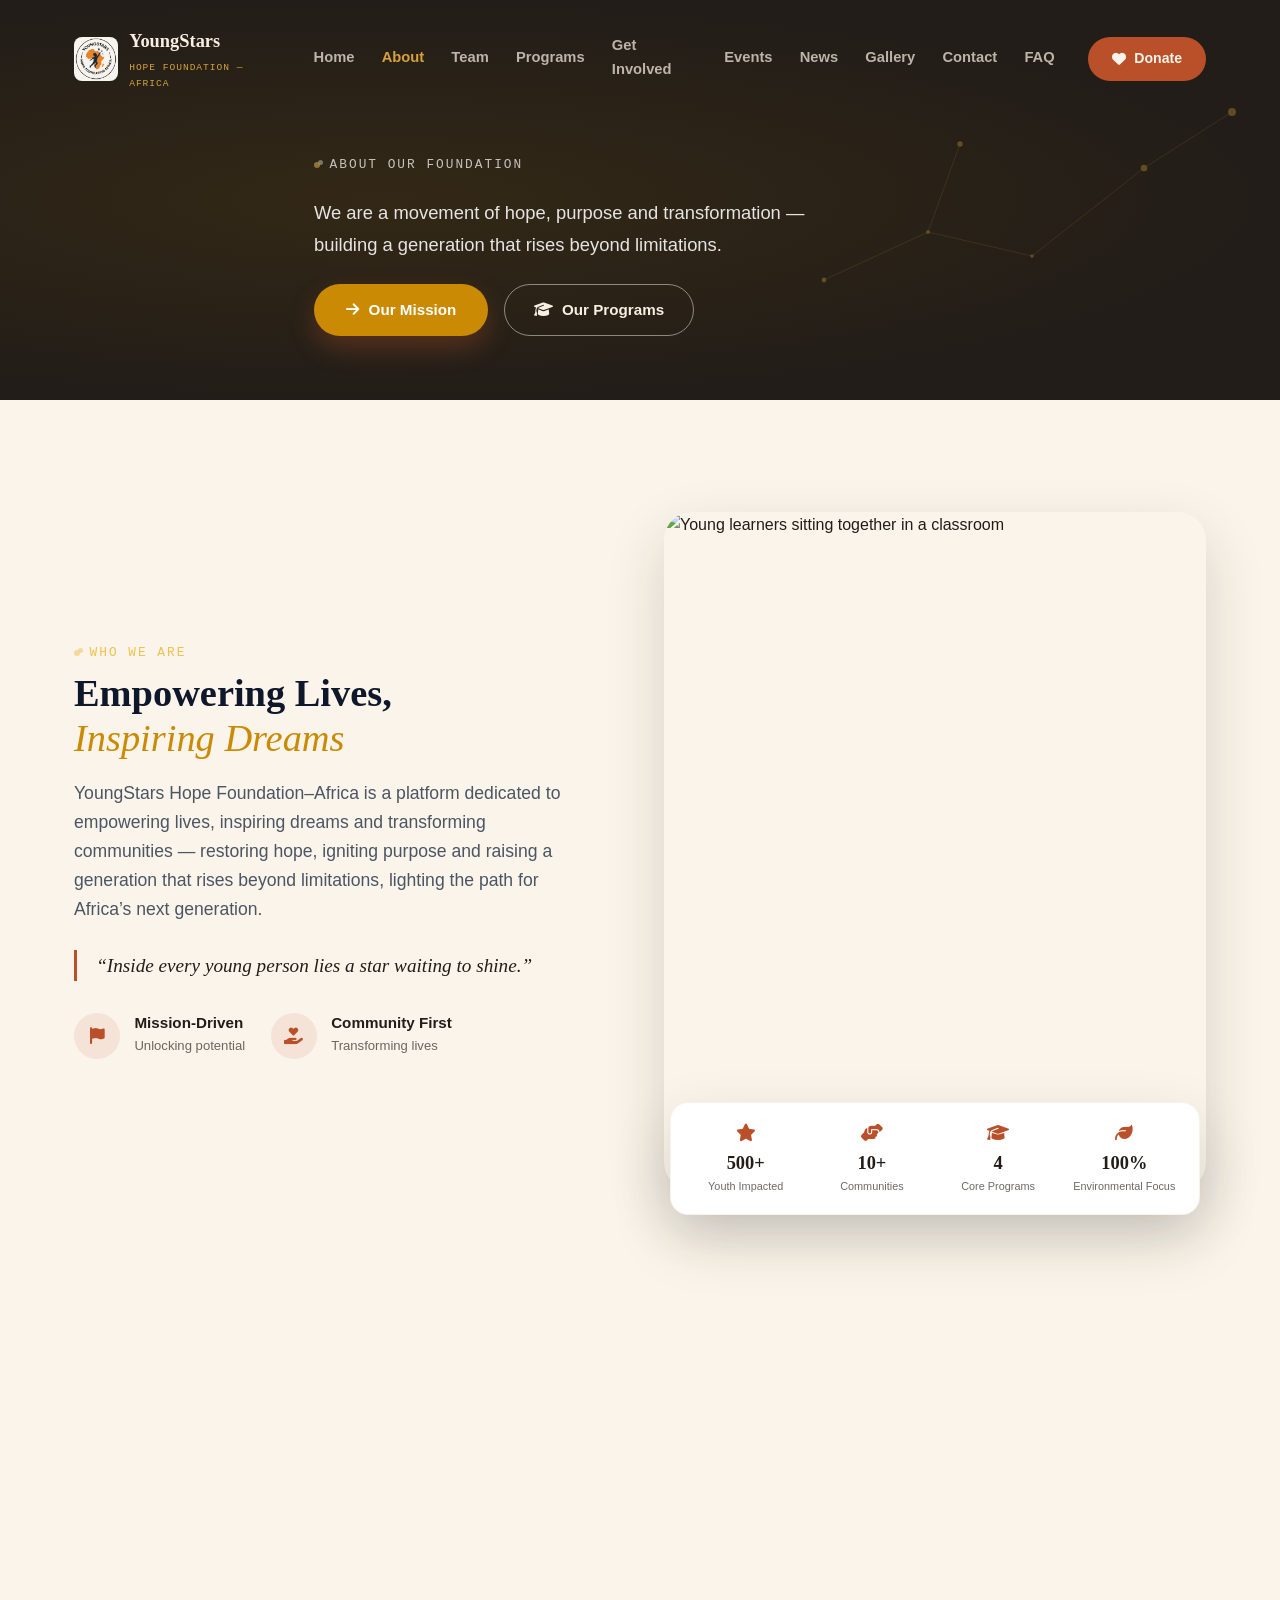
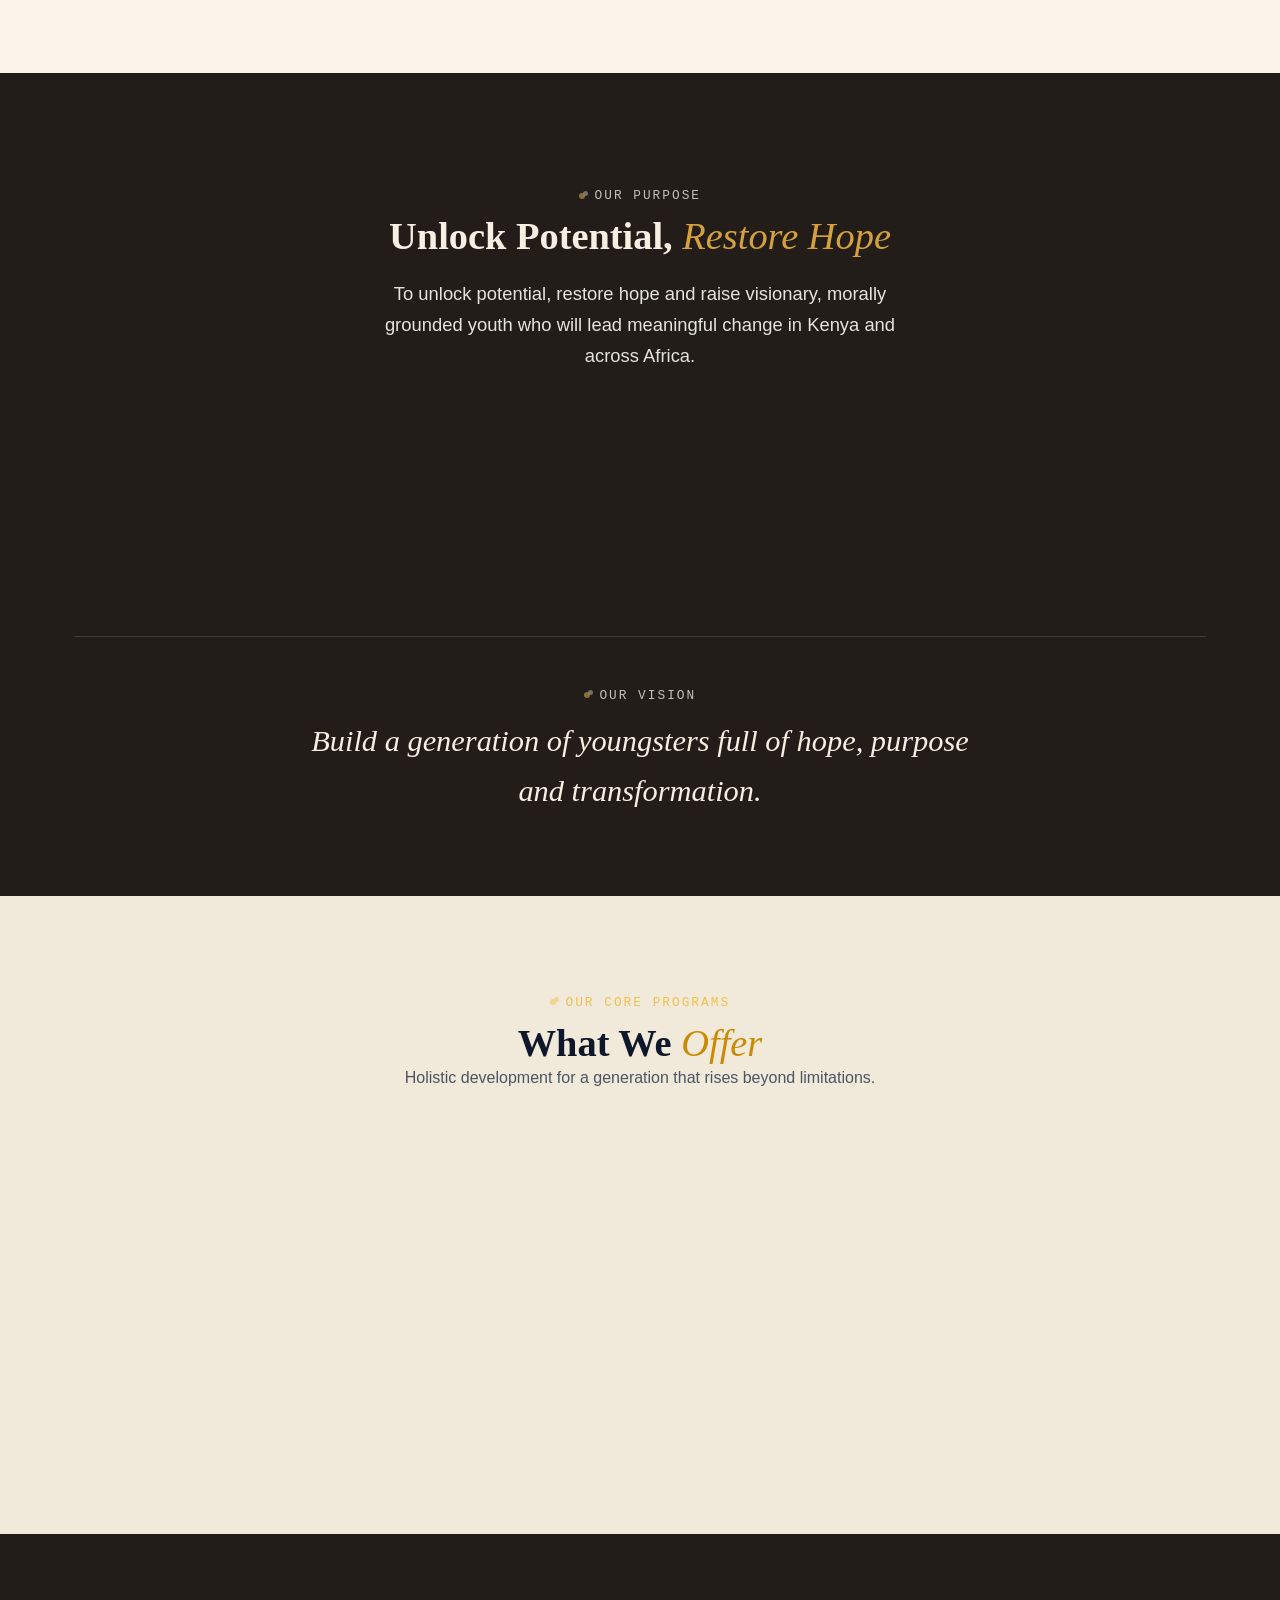
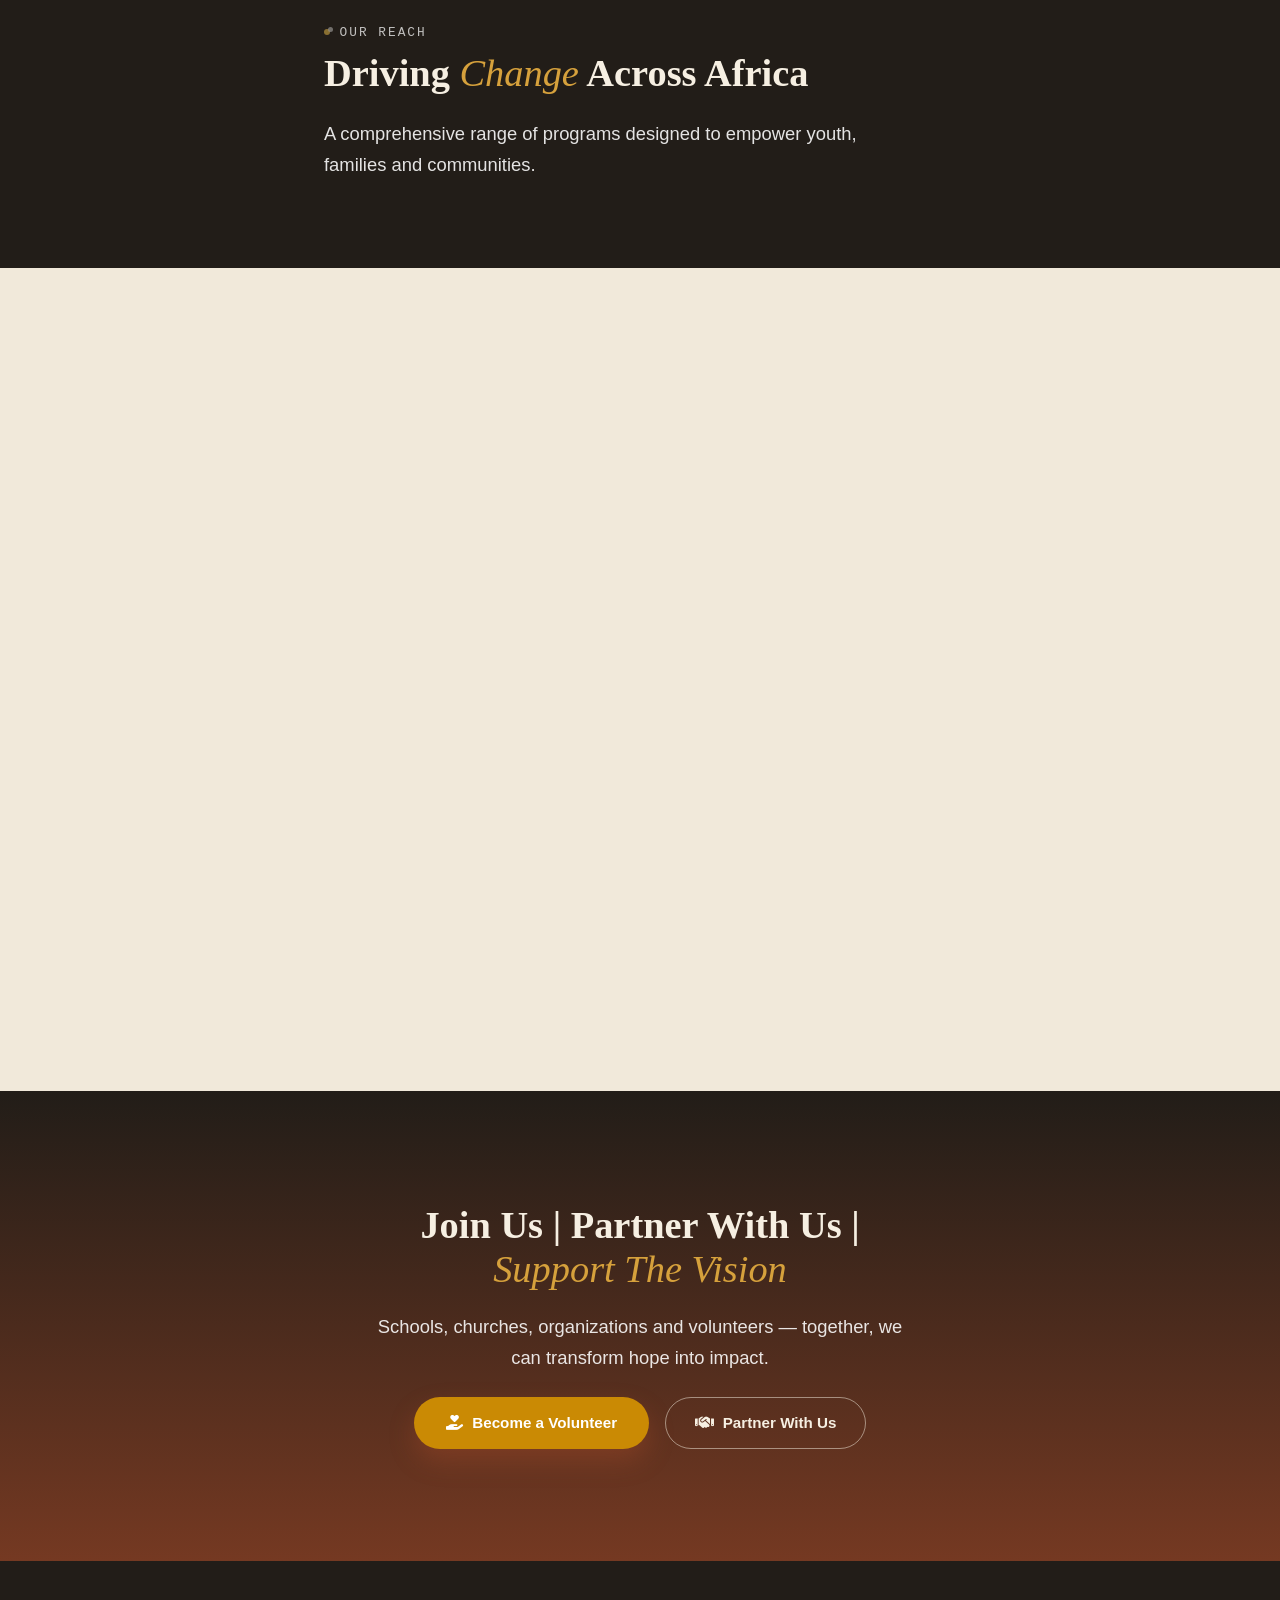
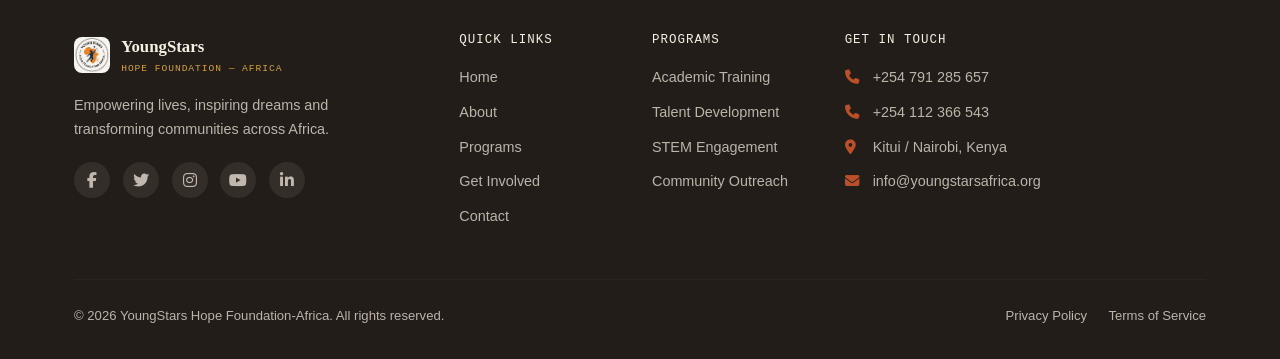
==== commit 3a5e47c0: "adding spaces up" ====
--- a/about.html
+++ b/about.html
@@ -129,8 +129,7 @@
                 </g>
             </svg>
             <div class="container banner-inner">
-                <p class="eyebrow eyebrow-light"><span class="tag-dot" aria-hidden="true"></span>About Our Foundation</p>
-                <h1 id="about-hero-heading" class="page-title">Know Who <em>We Are</em></h1>
+                <p class="eyebrow eyebrow-light"><span class="tag-dot" aria-hidden="true"></span>About Our Foundation </p>
                 <p class="hero-lead">
                     We are a movement of hope, purpose and transformation &mdash; building a
                     generation that rises beyond limitations.
